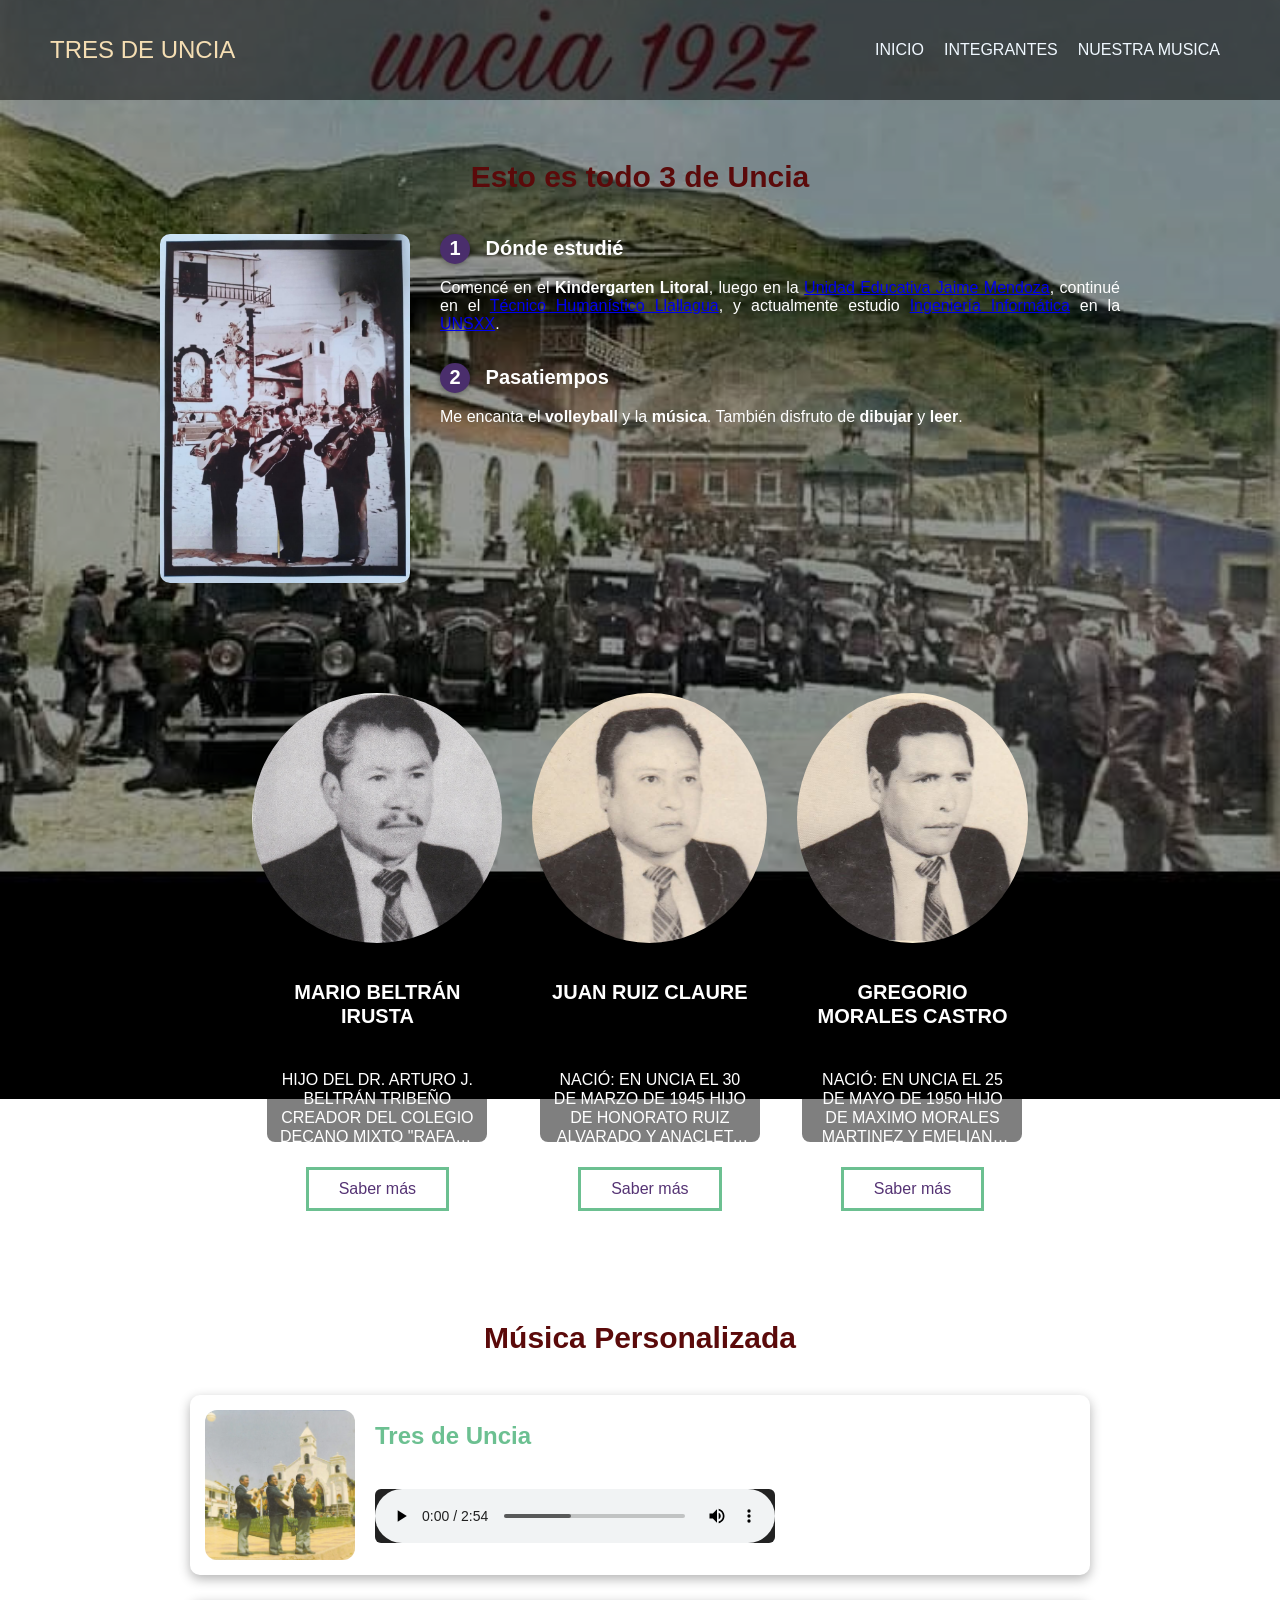
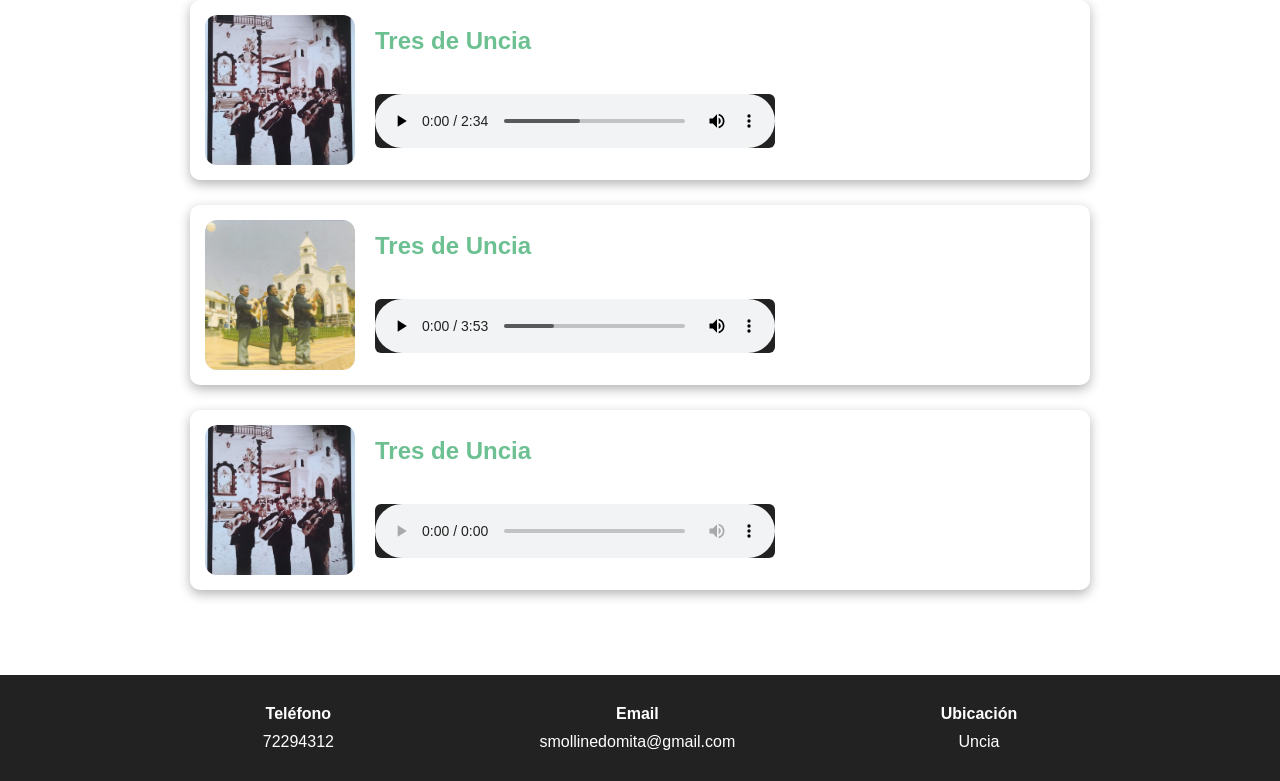
==== index.html @ e3aad0e6 "all" ====
<!DOCTYPE html>
<html lang="es">
<head>
  <meta charset="UTF-8" />
  <meta name="viewport" content="width=device-width, initial-scale=1.0" />
  <title>3DeUncia</title>
  <link rel="shortcut icon" href="imagenes/icon.jpg" type="image/x-icon" />
  <link rel="stylesheet" href="style.css" />
</head>
<body>
  <!-- Menú móvil -->
  <input type="checkbox" id="check" />
  <header>
    <h1 class="logo">TRES DE UNCIA</h1>
    <label for="check" class="menu">&#8801;</label>

    <nav class="main">
      <a href="#inicio">Inicio</a>
      <a href="#sabermas">Integrantes</a>
      
      <a href="#masartistas">Nuestra Musica</a>
      <label for="check" class="menu1">&#215;</label>
    </nav>
  </header>

  <main>
    <!-- INICIO -->
     <section class="contenedor1" id="inicio">
      <h2 class="titulo">Esto es todo 3 de Uncia</h2>
      <div class="contenedor1-sm">
        <img src="imagenes/3deUncia.jpg" alt="3 de Uncia" class="imagen_sm" />
        <div class="contenido_tex">
          <h3><span>1</span> Dónde estudié</h3>
          <p>
            Comencé en el <b>Kindergarten Litoral</b>, luego en la
            <a href="https://www.google.com/maps/place/Escuela+Jaime+Mendoza,+Llallagua/" target="_blank">Unidad Educativa Jaime Mendoza</a>,
            continué en el
            <a href="https://www.facebook.com/profile.php?id=100009202586265" target="_blank">Técnico Humanístico Llallagua</a>,
            y actualmente estudio
            <a href="http://unsxx.edu.bo/adjuntos/pdf/Informatica.pdf" target="_blank">Ingeniería Informática</a> en la
            <a href="http://unsxx.edu.bo/" target="_blank">UNSXX</a>.
          </p>
          <h3><span>2</span> Pasatiempos</h3>
          <p>Me encanta el <b>volleyball</b> y la <b>música</b>. También disfruto de <b>dibujar</b> y <b>leer</b>.</p>
        </div>
      </div>
    </section>
    <section id="saver mas" class="intro">
      <div class="ima">
        <img src="imagenes/Three.jpeg" alt="Mario Beltrán Irusta" class="i1" />
        <h4 class="s4">MARIO BELTRÁN IRUSTA</h4>
        <p>HIJO DEL DR. ARTURO J. BELTRÁN TRIBEÑO CREADOR DEL COLEGIO DECANO MIXTO "RAFAEL BUSTILLO"...</p>
        <a href="MarioBeltran.html" class="button" target="_blank">Saber más</a>
      </div>

      <div class="ima">
        <img src="imagenes/One.jpeg" alt="Juan Ruiz Claure" class="i1" />
        <h4 class="s4">JUAN RUIZ CLAURE</h4>
        <p>NACIÓ: EN UNCIA EL 30 DE MARZO DE 1945 HIJO DE HONORATO RUIZ ALVARADO Y ANACLETA CLAURE MUÑOS</p>
        <a href="JuanRuiz.html" class="button" target="_blank">Saber más</a>
      </div>

      <div class="ima">
        <img src="imagenes/Two.jpeg" alt="Gregorio Morales Castro" class="i1" />
        <h4 class="s4">GREGORIO MORALES CASTRO</h4>
        <p>NACIÓ: EN UNCIA EL 25 DE MAYO DE 1950 HIJO DE MAXIMO MORALES MARTINEZ Y EMELIANA CASTRO ACEBEDO</p>
        <a href="GregorioMorales.html" class="button" target="_blank">Saber más</a>
      </div>
    </section>

    <!-- SABER MÁS -->
    

    <!-- MORAT -->



    <!-- MÁS ARTISTAS -->
<section class="music-list" id="musica-personalizada">
  <div class="contenedor1">
    <h2 class="titulo">Música Personalizada</h2>
    <ul class="lista-musica">
      <li class="item-musica">
        <img src="imagenes/3deUnciaColor.jpeg" alt="Tres de Uncia - Nube Gris" />
        <div class="info-musica">
          <h3>Tres de Uncia</h3>
          <p>NUBE GRIS</p>
          <audio controls>
            <source src="music/song1.mpeg" type="audio/mpeg" />
          </audio>
        </div>
      </li>

      <li class="item-musica">
        <img src="imagenes/3deUncia.jpg" alt="Tres de Uncia - Uncia Tierra Linda" />
        <div class="info-musica">
          <h3>Tres de Uncia</h3>
          <p>UNCIA TIERRA LINDA</p>
          <audio controls>
            <source src="music/song2.mpeg" type="audio/mpeg" />
          </audio>
        </div>
      </li>

      <li class="item-musica">
        <img src="imagenes/3deUnciaColor.jpeg" alt="Tres de Uncia - Flor Sin Retoño" />
        <div class="info-musica">
          <h3>Tres de Uncia</h3>
          <p>FLOR SIN RETOÑO – K-Pop</p>
          <audio controls>
            <source src="music/song3.mpeg" type="audio/mpeg" />
          </audio>
        </div>
      </li>
       <li class="item-musica">
        <img src="imagenes/3deUncia.jpg" alt="Tres de Uncia - Flor Sin Retoño" />
        <div class="info-musica">
          <h3>Tres de Uncia</h3>
          <p>VIDA DE MI VIDA – K-Pop</p>
          <audio controls>
            <source src="music/song4.mpeg" type="audio/mpeg" />
          </audio>
        </div>
      </li>

      <!-- Puedes añadir más canciones aquí -->
    </ul>
  </div>
</section>


  </main>

  <!-- FOOTER -->
  <footer>
    <div class="contenedor1-footer">
      <div class="content-foo">
        <h4>Teléfono</h4>
        <p>72294312</p>
      </div>
      <div class="content-foo">
        <h4>Email</h4>
        <p>smollinedomita@gmail.com</p>
      </div>
      <div class="content-foo">
        <h4>Ubicación</h4>
        <p>Uncia</p>
      </div>
    </div>
  </footer>

  <!-- JS: cerrar menú al hacer clic -->
  <script>
    const menuLinks = document.querySelectorAll('nav.main a');
    const checkBox = document.getElementById('check');
    menuLinks.forEach(link => {
      link.addEventListener('click', () => {
        checkBox.checked = false;
      });
    });
  </script>
</body>
</html>
---- style.css ----
/* =========================
   RESET Y CONFIGURACIÓN BASE
========================= */
* {
    margin: 0;
    padding: 0;
    box-sizing: border-box;
}

html, body {
    height: 100%;
    width: 100%;
    font-family: sans-serif;
}

/* Fondo con imagen y capa semitransparente encima */
body {
    background: url(imagenes/fondo.jpeg) no-repeat center center fixed;
    background-size: cover;
    color: #fff;
    position: relative;
    z-index: 0;
}

/* Fondo transparente encima de la imagen */
body::before {
    content: "";
    position: fixed;
    top: 0;
    left: 0;
    width: 100%;
    height: 100%;
    background-color: rgba(0, 0, 0, 0.4);
    z-index: -1;
}

/* =========================
   HEADER Y NAVEGACIÓN
========================= */
header {
    height: 100px;
    padding: 0 50px;
    color: whitesmoke;
    display: flex;
    justify-content: space-between;
    align-items: center;
    background: rgba(0,0,0,0.5);
    position: relative;
    z-index: 1000;
}

.logo {
    text-transform: uppercase;
    color: wheat;
    font-weight: 200;
    font-size: 24px;
}

.main {
    display: flex;
    align-items: center;
    transition: 0.4s;
}

.main a {
    color: aliceblue;
    text-transform: uppercase;
    text-decoration: none;
    padding: 0 10px;
    transition: 0.4s;
}

.main a:hover,
.menu:hover,
.menu1:hover {
    color: aqua;
}

.menu,
.menu1 {
    font-size: 30px;
    cursor: pointer;
    display: none;
}

.menu {
    order: 1;
}

/* Checkbox oculto para menú hamburguesa */
#check {
    display: none;
}

/* =========================
   SECCIÓN INICIO
========================= */
.intro {
    padding: 50px;
    display: flex;
    flex-wrap: wrap;
    justify-content: center;
    gap: 30px;
    text-align: center;
}

.ima {
    max-width: 250px;
    text-align: center;
}

/* Ajuste para h4 y p dentro de .ima */
.ima h4,
.ima p {
    width: 220px;
    height: 80px;
    margin-left: auto;
    margin-right: auto;
    background-color: rgba(0, 0, 0, 0.5);
    padding: 8px 12px;
    border-radius: 8px;
    color: #fff;
    overflow: hidden;
    text-overflow: ellipsis;
    display: -webkit-box;
    -webkit-line-clamp: 4;
    -webkit-box-orient: vertical;
    line-height: 1.2em;
}

.i1 {
    height: 250px;
    width: 100%;
    border-radius: 50%;
    margin-bottom: 15px;
}

.s4 {
    font-size: 20px;
    margin: 10px 0;
    color: #4bc4cc;
}

.ima p {
    margin: 0 10px 10px;
    max-width: 220px;
    margin-left: auto;
    margin-right: auto;
}

.button {
    display: inline-block;
    text-decoration: none;
    color: #553374;
    padding: 10px 30px;
    border: 3px solid #6cc091;
    margin-top: 15px;
    transition: all 0.4s ease-in-out;
}

.button:hover {
    background-color: #6cc091;
    color: aliceblue;
}

/* =========================
   SECCIÓN SABER MÁS
========================= */
.contenedor1 {
    padding: 60px 0;
    width: 90%;
    max-width: 1000px;
    margin: auto;
    overflow: hidden;
    padding-left: 20px;
    padding-right: 20px;
    box-sizing: border-box;
}

.titulo {
    color: rgb(91, 10, 10);
    font-size: 30px;
    text-align: center;
    margin-bottom: 40px;
}

.contenedor1-sm {
    display: flex;
    justify-content: space-evenly;
    flex-wrap: wrap;
    gap: 30px;
}

.imagen_sm {
    width: 250px;
    border-radius: 10px;
}

.contenido_tex {
    flex: 1;
    min-width: 280px;
}

.contenido_tex h3 {
    margin-bottom: 15px;
    font-size: 20px;
}

.contenido_tex h3 span {
    background: #4a2e6c;
    color: white;
    border-radius: 50%;
    display: inline-block;
    text-align: center;
    width: 30px;
    height: 30px;
    padding: 3px;
    margin-right: 10px;
    box-shadow: 0 0 6px rgba(0, 0, 0, 0.5);
}

.contenido_tex p {
    padding-bottom: 30px;
    font-weight: 300;
    text-align: justify;
}

/* =========================
   GALERÍA MORAT
========================= */
.galeria {
    display: flex;
    flex-wrap: wrap;
    justify-content: center;
    gap: 20px;
}

.imagenport {
    width: 23%;
    position: relative;
    overflow: hidden;
    border-radius: 8px;
    box-shadow: 0 0 6px rgba(0, 0, 0, 0.5);
    cursor: pointer;
    aspect-ratio: 1 / 1;
}

.imagenport img {
    width: 100%;
    height: 100%;
    object-fit: cover;
}

.galeriah {
    position: absolute;
    width: 100%;
    height: 100%;
    top: 0;
    transform: scale(0);
    background: url(imagenes/fondomorat.png);
    background-size: cover;
    background-position: center;
    transition: transform 0.5s ease-in-out;
    display: flex;
    justify-content: center;
    align-items: center;
    flex-direction: column;
}

.galeriah p {
    text-align: center;
    color: yellow;
    font-weight: bold;
    padding: 10px;
}

.imagenport:hover .galeriah {
    transform: scale(1);
}

/* =========================
   MÁS ARTISTAS (LISTA CON AUDIOS)
========================= */
.lista-musica {
  list-style: none;
  padding: 0;
  margin: 0;
  max-width: 900px;
  margin-left: auto;
  margin-right: auto;
}

.item-musica {
  display: flex;
  gap: 20px;
  background: rgba(255, 255, 255, 0.1);
  border-radius: 10px;
  padding: 15px;
  margin-bottom: 25px;
  align-items: center;
  box-shadow: 0 4px 12px rgba(0,0,0,0.3);
  transition: transform 0.3s ease;
}

.item-musica:hover {
  transform: translateY(-8px);
}

.item-musica img {
  width: 150px;
  height: 150px;
  border-radius: 12px;
  object-fit: cover;
  flex-shrink: 0;
}

.info-musica {
  flex: 1;
  color: white;
}

.info-musica h3 {
  margin-bottom: 6px;
  font-size: 24px;
  color: #6cc091;
}

.info-musica p {
  margin-bottom: 12px;
  font-weight: 300;
  font-size: 18px;
}

.info-musica audio {
  width: 100%;
  max-width: 400px;
  outline: none;
  border-radius: 6px;
  background-color: #222;
}

.lista-artistas {
    list-style: none;
    padding: 0;
    display: flex;
    flex-direction: column;
    gap: 30px;
}

.artista-item {
    display: flex;
    flex-direction: row;
    align-items: center;
    background: rgba(255, 255, 255, 0.05);
    border-radius: 10px;
    padding: 15px;
    gap: 20px;
    flex-wrap: wrap;
}

.artista-item img {
    width: 150px;
    border-radius: 10px;
    flex-shrink: 0;
}

.info-audio {
    flex: 1;
    color: #fff;
}

.info-audio h3 {
    margin: 0 0 5px;
}

.info-audio p {
    margin: 0 0 10px;
    font-weight: 300;
}

.info-audio audio {
    width: 100%;
    max-width: 300px;
    border-radius: 5px;
}

/* =========================
   FOOTER
========================= */
footer {
    padding: 20px 0;
    background: #222;
    color: white;
}

.contenedor1-footer {
    width: 90%;
    max-width: 1000px;
    margin: auto;
    display: flex;
    justify-content: space-around;
    flex-wrap: wrap;
    padding-left: 20px;
    padding-right: 20px;
    box-sizing: border-box;
}

.content-foo {
    margin: 10px;
    text-align: center;
}

.content-foo h4 {
    margin-bottom: 10px;
    font-weight: 600;
}

/* =========================
   RESPONSIVE Y MENÚ MÓVIL
========================= */
@media (max-width: 768px) {
  /* Mostrar menú hamburguesa */
  .menu {
    display: block;
    position: fixed;
    top: 30px;
    right: 20px;
    z-index: 1101;
    cursor: pointer;
    font-size: 30px;
    color: white;
  }

  .main {
    position: fixed;
    top: 0;
    right: 0;
    width: 250px;
    height: 100vh;
    background: rgba(0, 0, 0, 0.95);
    flex-direction: column;
    align-items: flex-start;
    padding: 100px 20px 20px;
    transform: translateX(100%);
    transition: transform 0.4s ease-in-out;
    pointer-events: none;
    opacity: 1;
    z-index: 1000;
  }

  #check:checked ~ header .main {
    transform: translateX(0);
    pointer-events: auto;
  }

  .main a {
    padding: 15px 0;
    color: white;
    width: 100%;
    text-decoration: none;
    font-size: 18px;
    border-bottom: 1px solid #4bc4cc;
    text-align: left;
  }
}
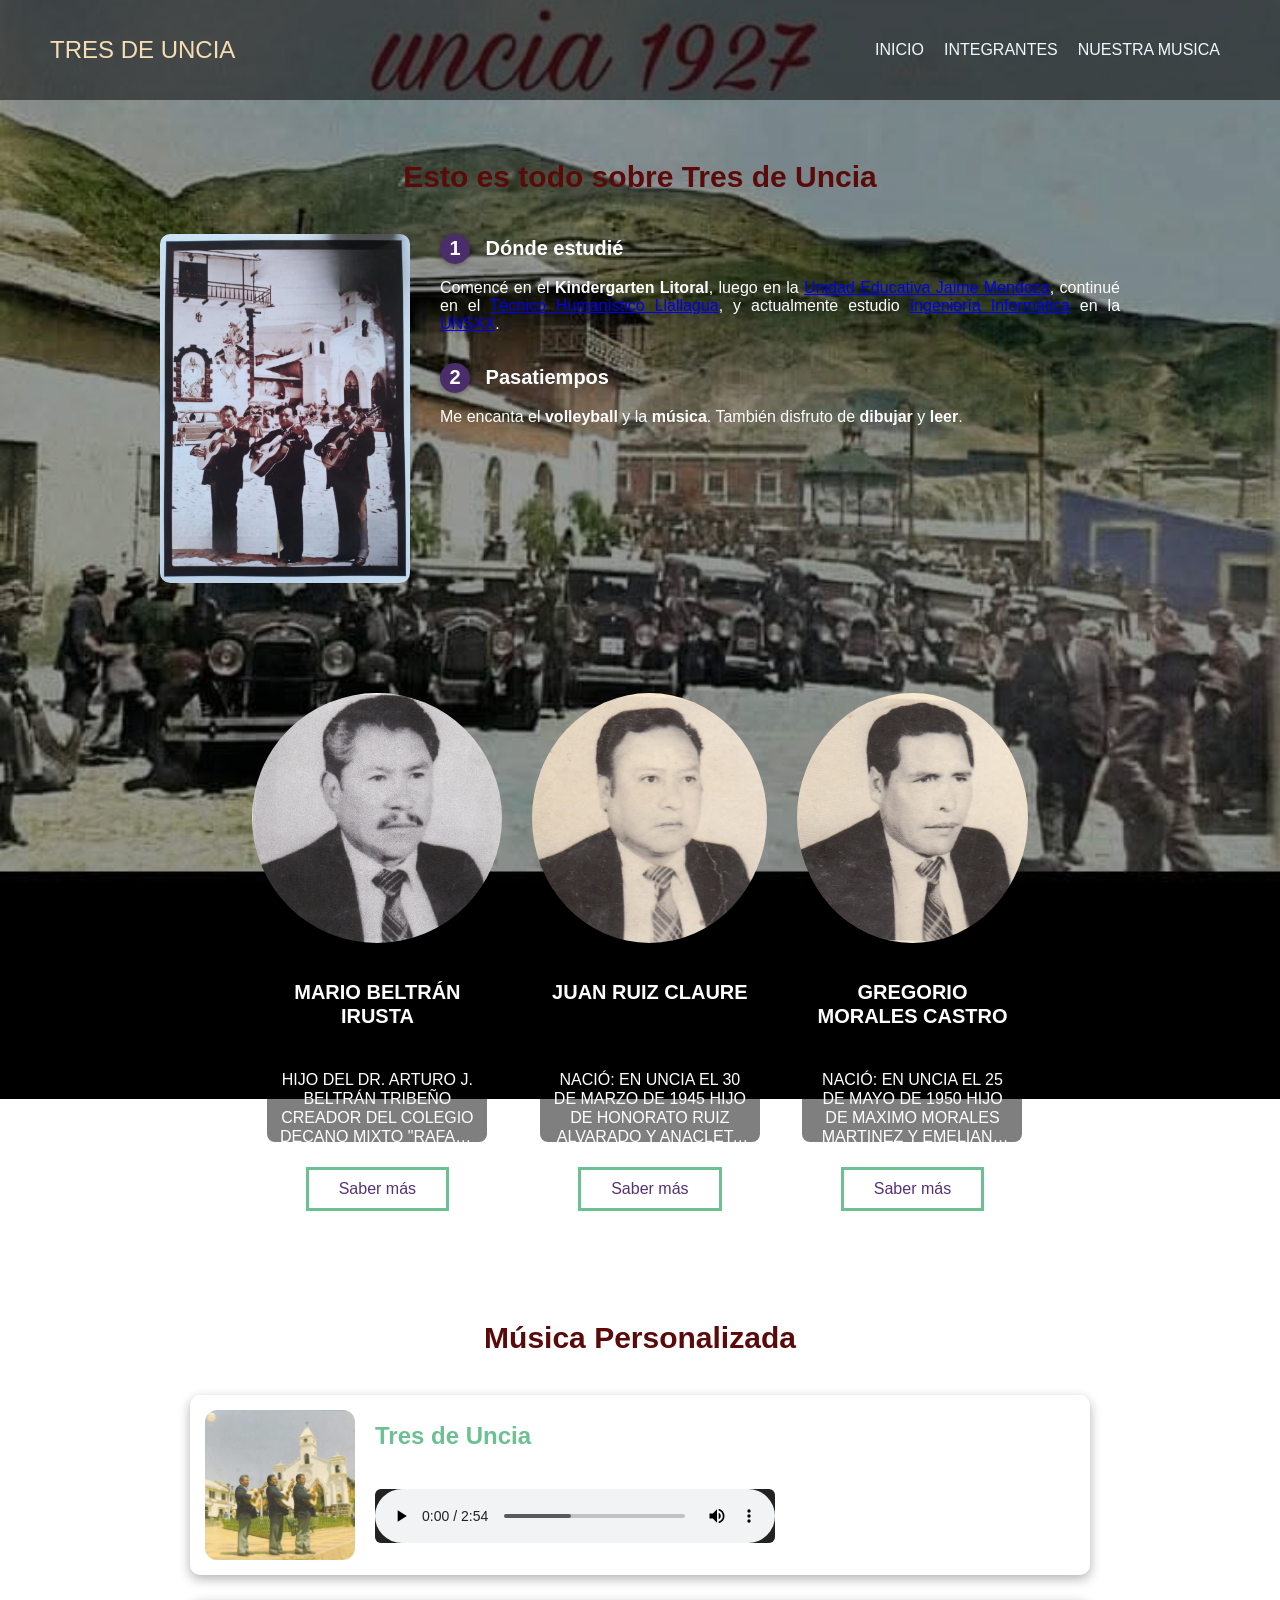
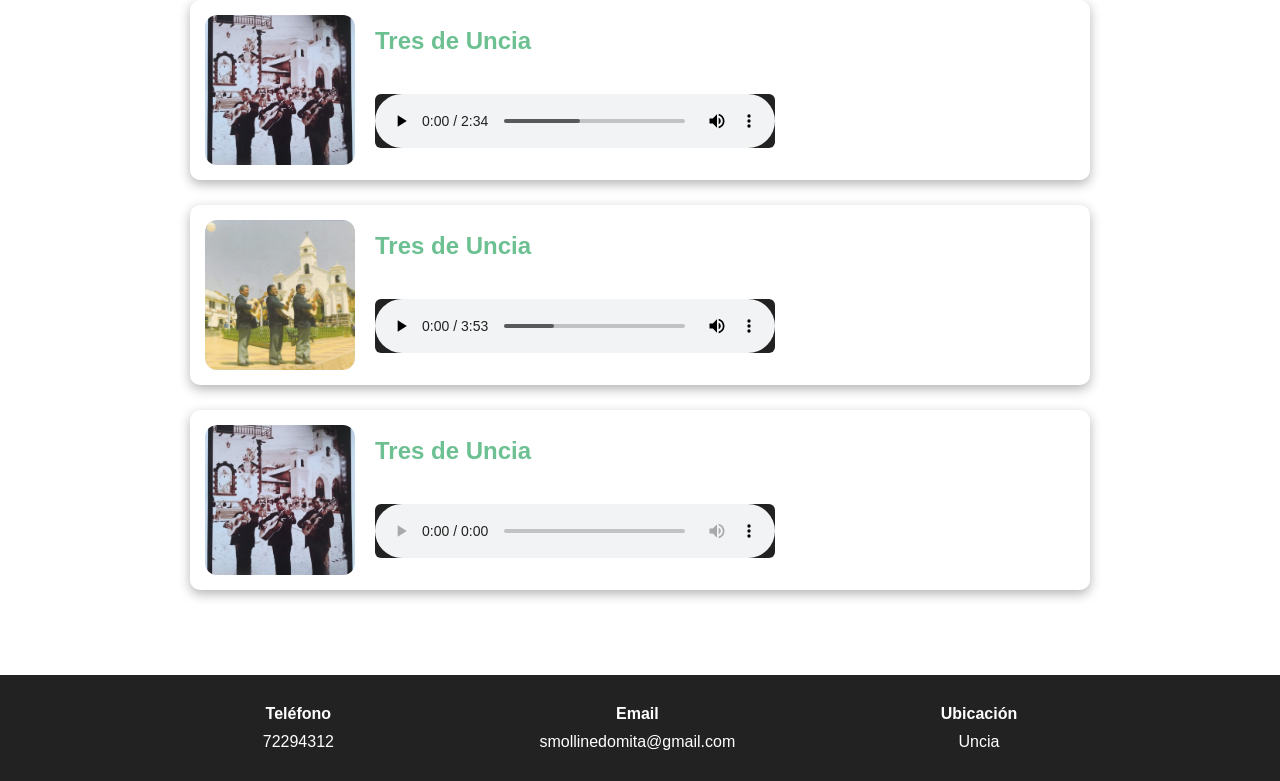
==== commit bbad8f1d: "all1" ====
--- a/index.html
+++ b/index.html
@@ -3,7 +3,7 @@
 <head>
   <meta charset="UTF-8" />
   <meta name="viewport" content="width=device-width, initial-scale=1.0" />
-  <title>3DeUncia</title>
+  <title>TresDeUncia</title>
   <link rel="shortcut icon" href="imagenes/icon.jpg" type="image/x-icon" />
   <link rel="stylesheet" href="style.css" />
 </head>
@@ -26,7 +26,7 @@
   <main>
     <!-- INICIO -->
      <section class="contenedor1" id="inicio">
-      <h2 class="titulo">Esto es todo 3 de Uncia</h2>
+      <h2 class="titulo">Esto es todo sobre Tres de Uncia</h2>
       <div class="contenedor1-sm">
         <img src="imagenes/3deUncia.jpg" alt="3 de Uncia" class="imagen_sm" />
         <div class="contenido_tex">
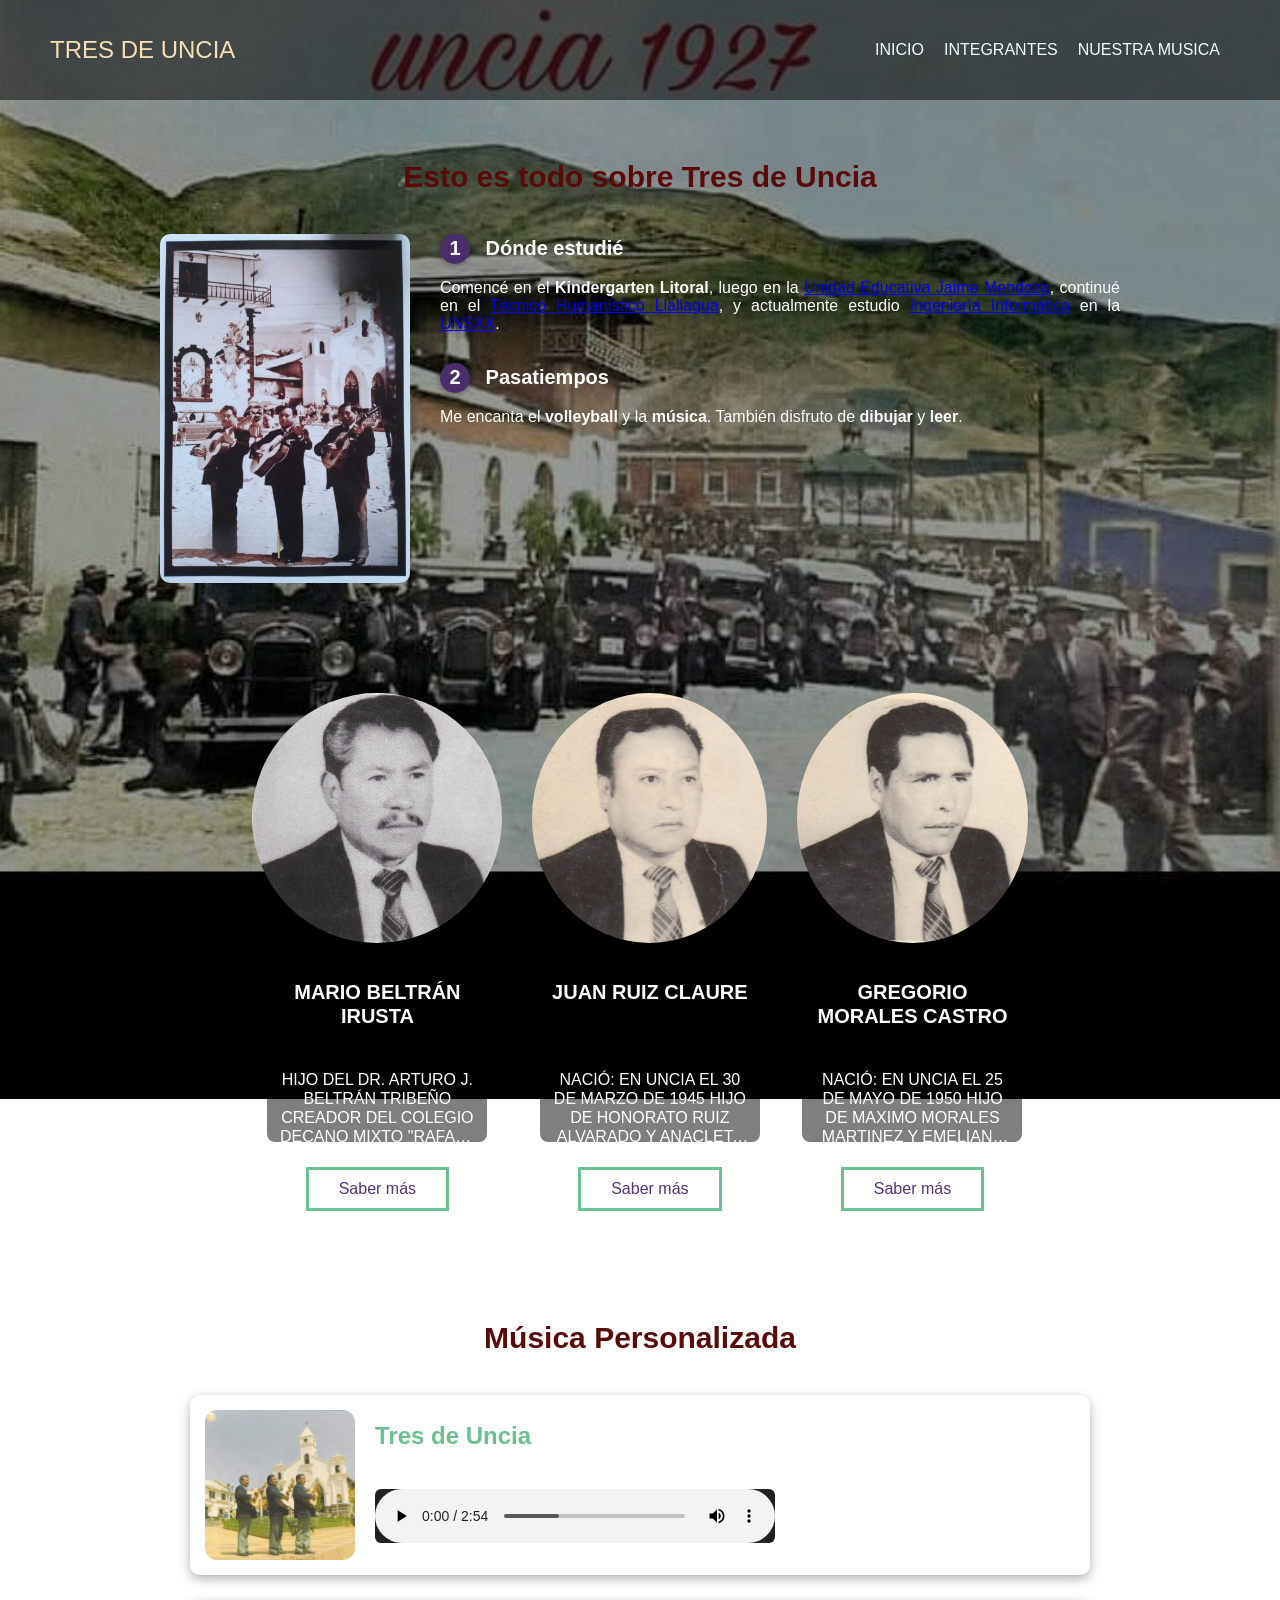
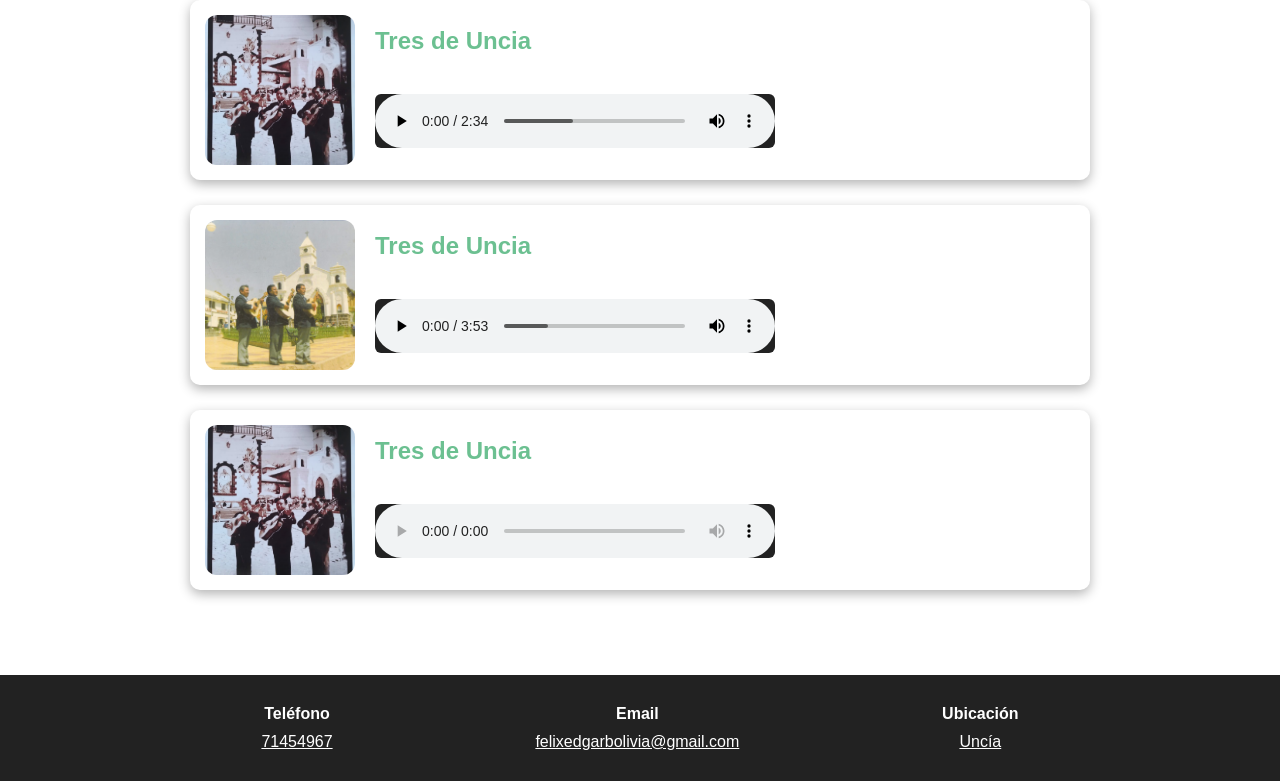
==== commit e7a7fd16: "all" ====
--- a/index.html
+++ b/index.html
@@ -132,22 +132,29 @@
   </main>
 
   <!-- FOOTER -->
-  <footer>
-    <div class="contenedor1-footer">
-      <div class="content-foo">
-        <h4>Teléfono</h4>
-        <p>72294312</p>
-      </div>
-      <div class="content-foo">
-        <h4>Email</h4>
-        <p>smollinedomita@gmail.com</p>
-      </div>
-      <div class="content-foo">
-        <h4>Ubicación</h4>
-        <p>Uncia</p>
-      </div>
+ <footer>
+  <div class="contenedor1-footer">
+    <div class="content-foo">
+      <h4>Teléfono</h4>
+      <p>
+        <a href="tel:+59171454967" style="color: white; text-decoration: underline;">71454967</a>
+      </p>
     </div>
-  </footer>
+    <div class="content-foo">
+      <h4>Email</h4>
+      <p>
+        <a href="mailto:felixedgarbolivia@gmail.com" style="color: white; text-decoration: underline;">felixedgarbolivia@gmail.com</a>
+      </p>
+    </div>
+    <div class="content-foo">
+      <h4>Ubicación</h4>
+      <p>
+        <a href="https://www.google.com/maps/place/Uncía,+Potosí" target="_blank" style="color: white; text-decoration: underline;">Uncía</a>
+      </p>
+    </div>
+  </div>
+</footer>
+
 
   <!-- JS: cerrar menú al hacer clic -->
   <script>
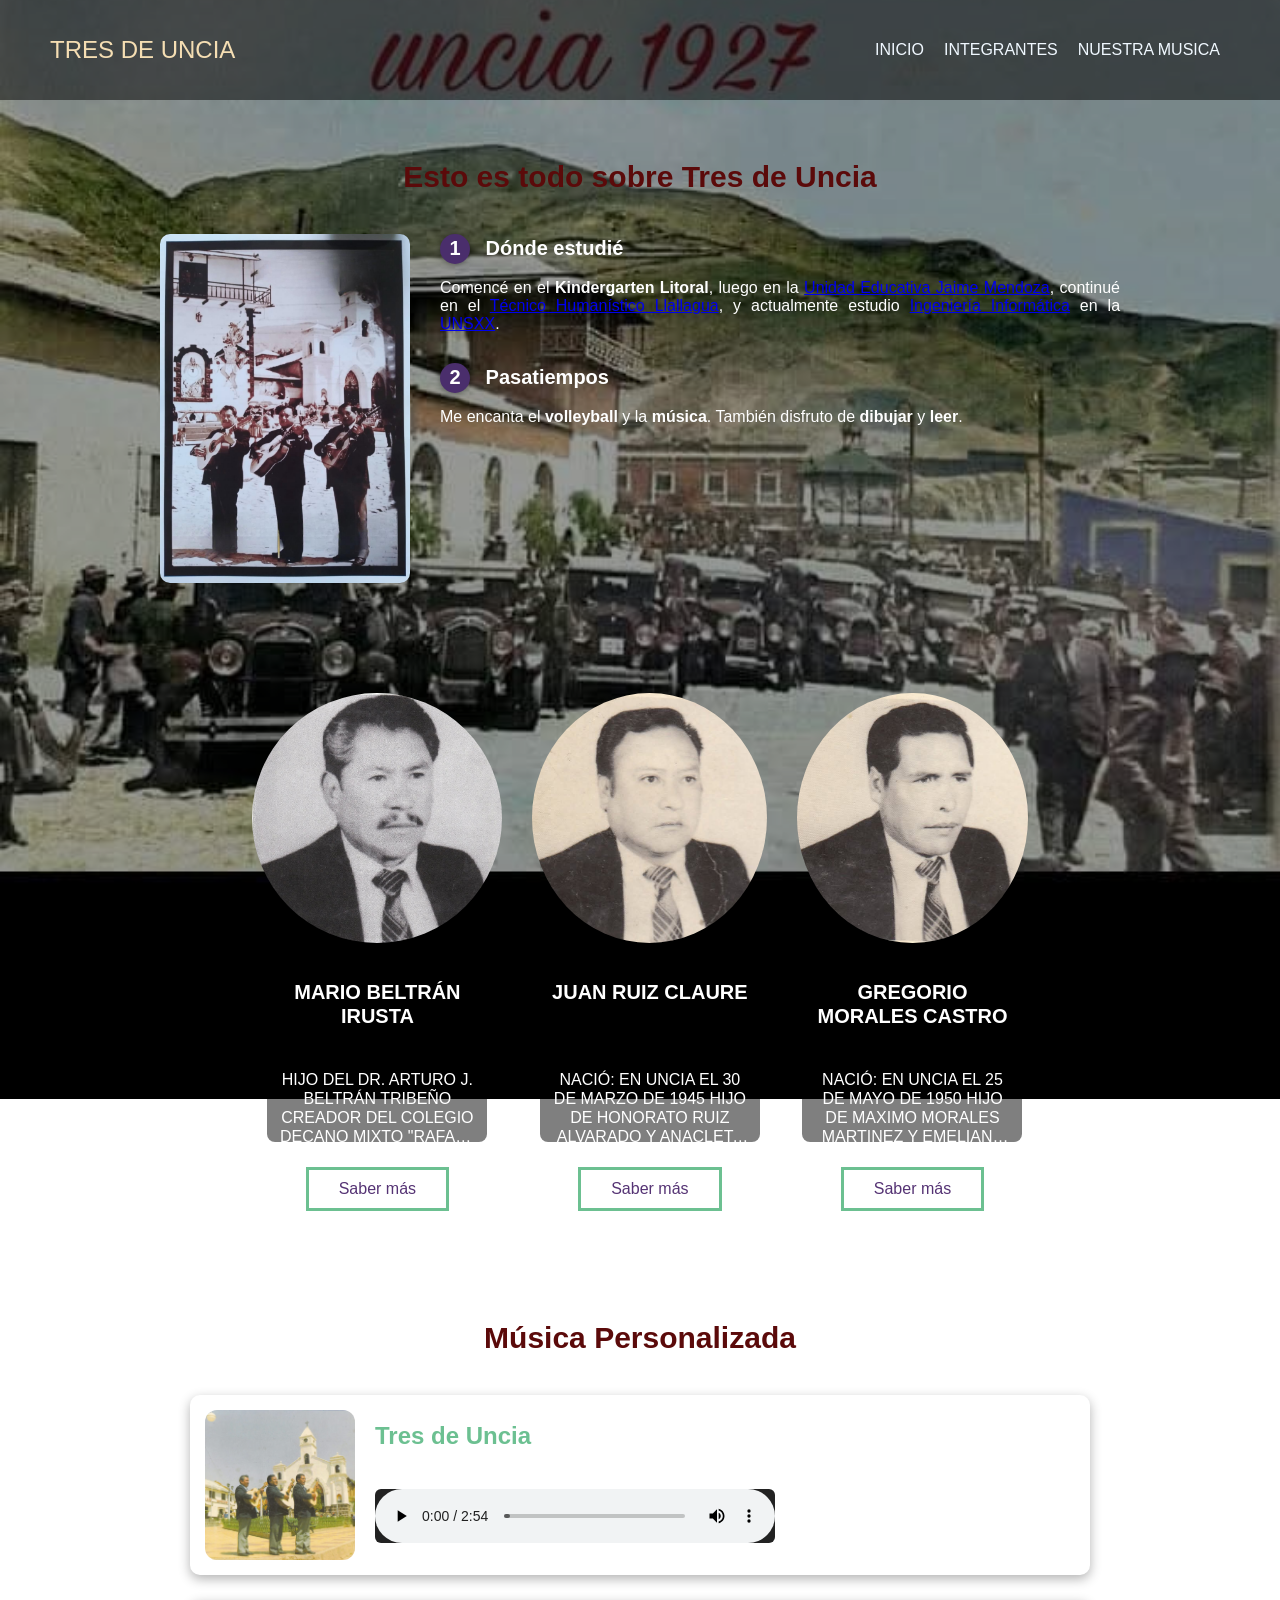
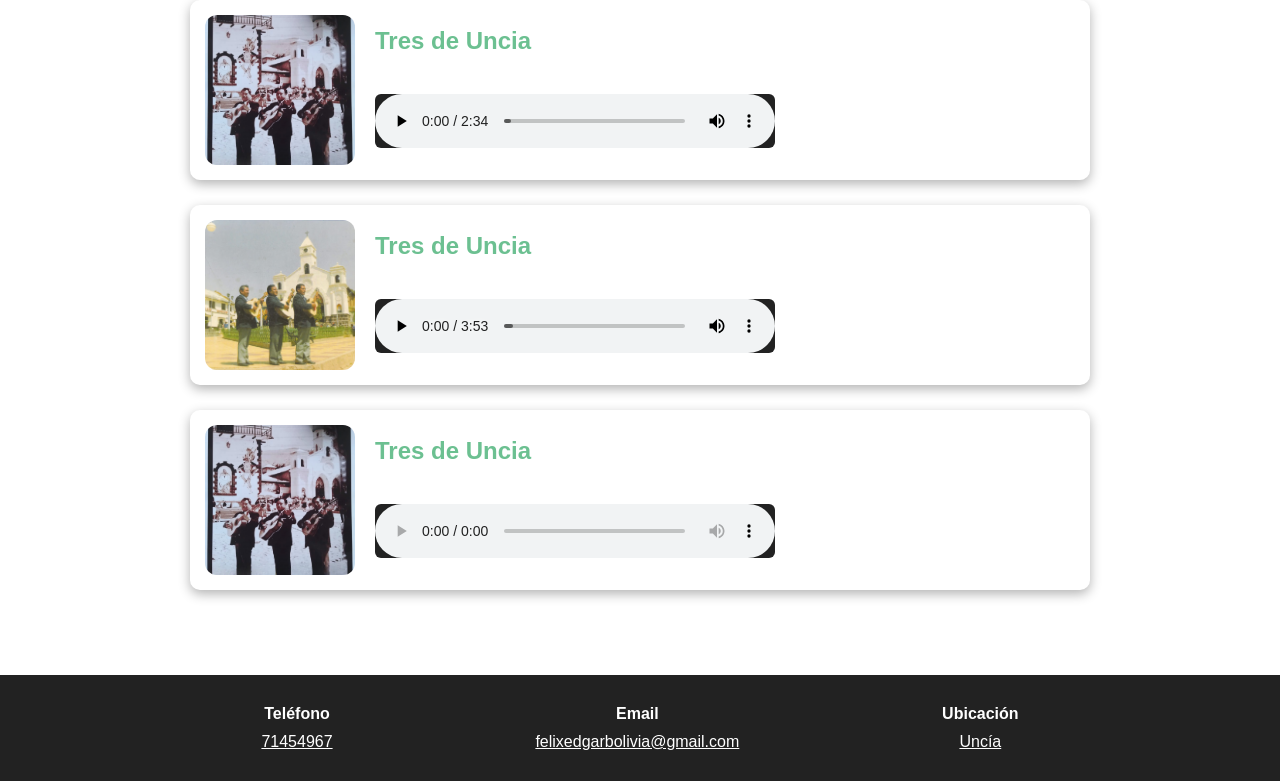
==== commit 8ccfda8a: "all" ====
--- a/index.html
+++ b/index.html
@@ -29,6 +29,7 @@
       <h2 class="titulo">Esto es todo sobre Tres de Uncia</h2>
       <div class="contenedor1-sm">
         <img src="imagenes/3deUncia.jpg" alt="3 de Uncia" class="imagen_sm" />
+
         <div class="contenido_tex">
           <h3><span>1</span> Dónde estudié</h3>
           <p>
@@ -106,7 +107,7 @@
         <img src="imagenes/3deUnciaColor.jpeg" alt="Tres de Uncia - Flor Sin Retoño" />
         <div class="info-musica">
           <h3>Tres de Uncia</h3>
-          <p>FLOR SIN RETOÑO – K-Pop</p>
+          <p>FLOR SIN RETOÑO</p>
           <audio controls>
             <source src="music/song3.mpeg" type="audio/mpeg" />
           </audio>
@@ -116,7 +117,7 @@
         <img src="imagenes/3deUncia.jpg" alt="Tres de Uncia - Flor Sin Retoño" />
         <div class="info-musica">
           <h3>Tres de Uncia</h3>
-          <p>VIDA DE MI VIDA – K-Pop</p>
+          <p>VIDA DE MI VIDA</p>
           <audio controls>
             <source src="music/song4.mpeg" type="audio/mpeg" />
           </audio>
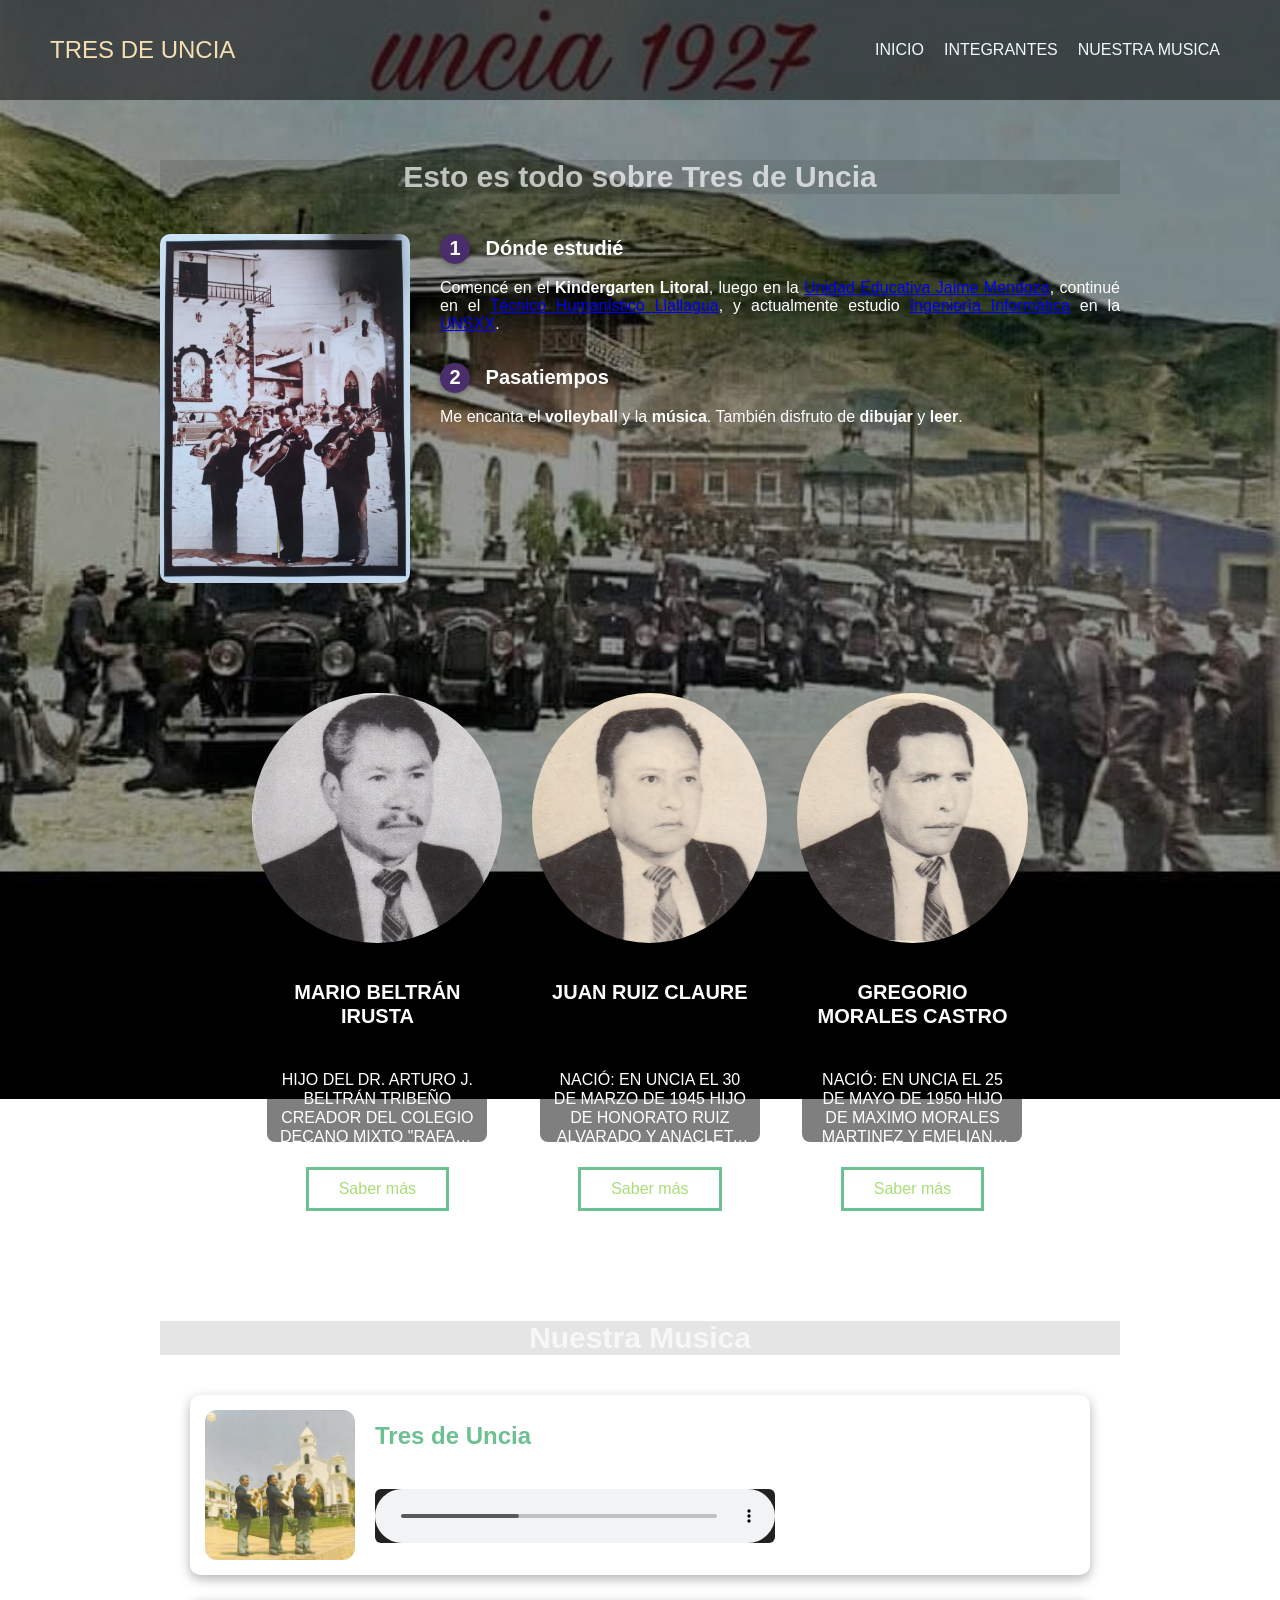
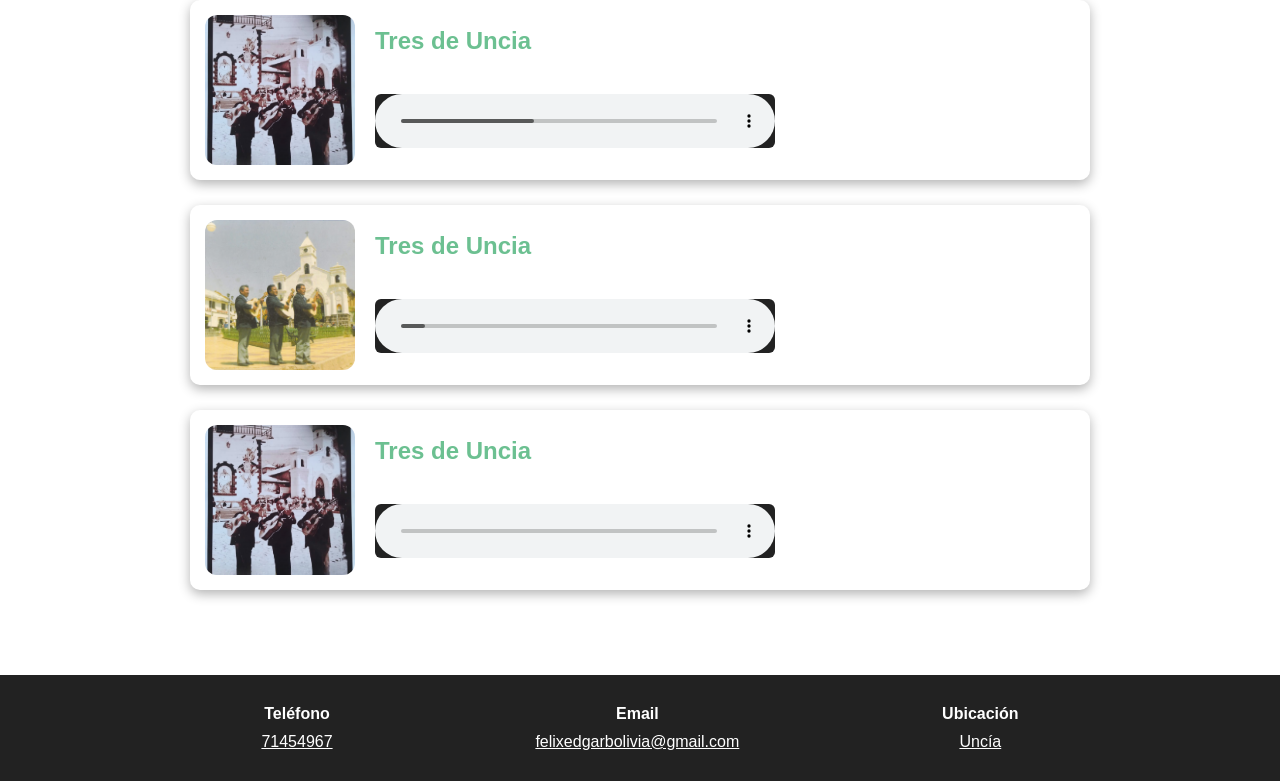
==== commit 9c6c48a3: "new" ====
--- a/index.html
+++ b/index.html
@@ -79,7 +79,7 @@
     <!-- MÁS ARTISTAS -->
 <section class="music-list" id="musica-personalizada">
   <div class="contenedor1">
-    <h2 class="titulo">Música Personalizada</h2>
+    <h2 class="titulo">Nuestra Musica</h2>
     <ul class="lista-musica">
       <li class="item-musica">
         <img src="imagenes/3deUnciaColor.jpeg" alt="Tres de Uncia - Nube Gris" />
--- a/style.css
+++ b/style.css
@@ -151,7 +151,7 @@
 .button {
     display: inline-block;
     text-decoration: none;
-    color: #553374;
+    color: #a9dd76;
     padding: 10px 30px;
     border: 3px solid #6cc091;
     margin-top: 15px;
@@ -159,7 +159,7 @@
 }
 
 .button:hover {
-    background-color: #6cc091;
+    background-color: #6c6fc0;
     color: aliceblue;
 }
 
@@ -178,10 +178,11 @@
 }
 
 .titulo {
-    color: rgb(91, 10, 10);
+    color: rgba(255, 255, 255, 0.686);
     font-size: 30px;
     text-align: center;
     margin-bottom: 40px;
+    background-color: rgba(0, 0, 0, 0.1);
 }
 
 .contenedor1-sm {
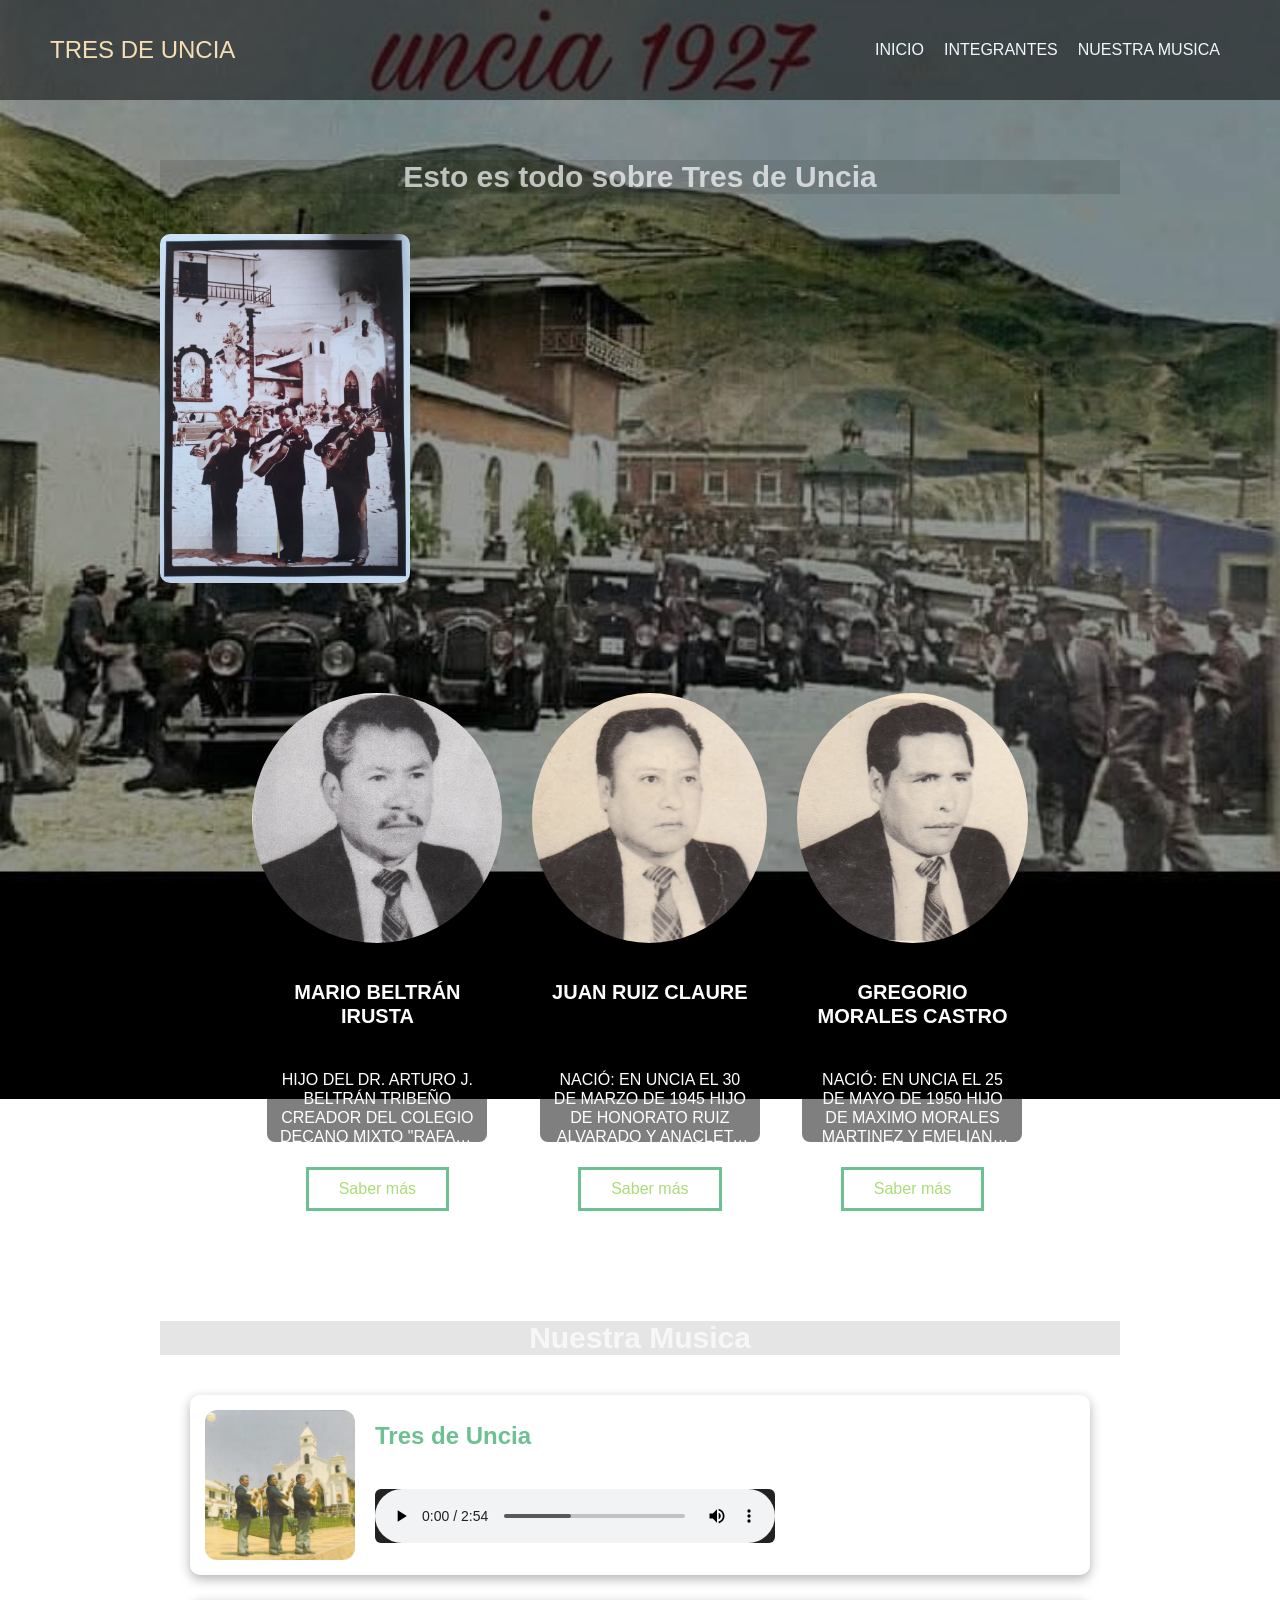
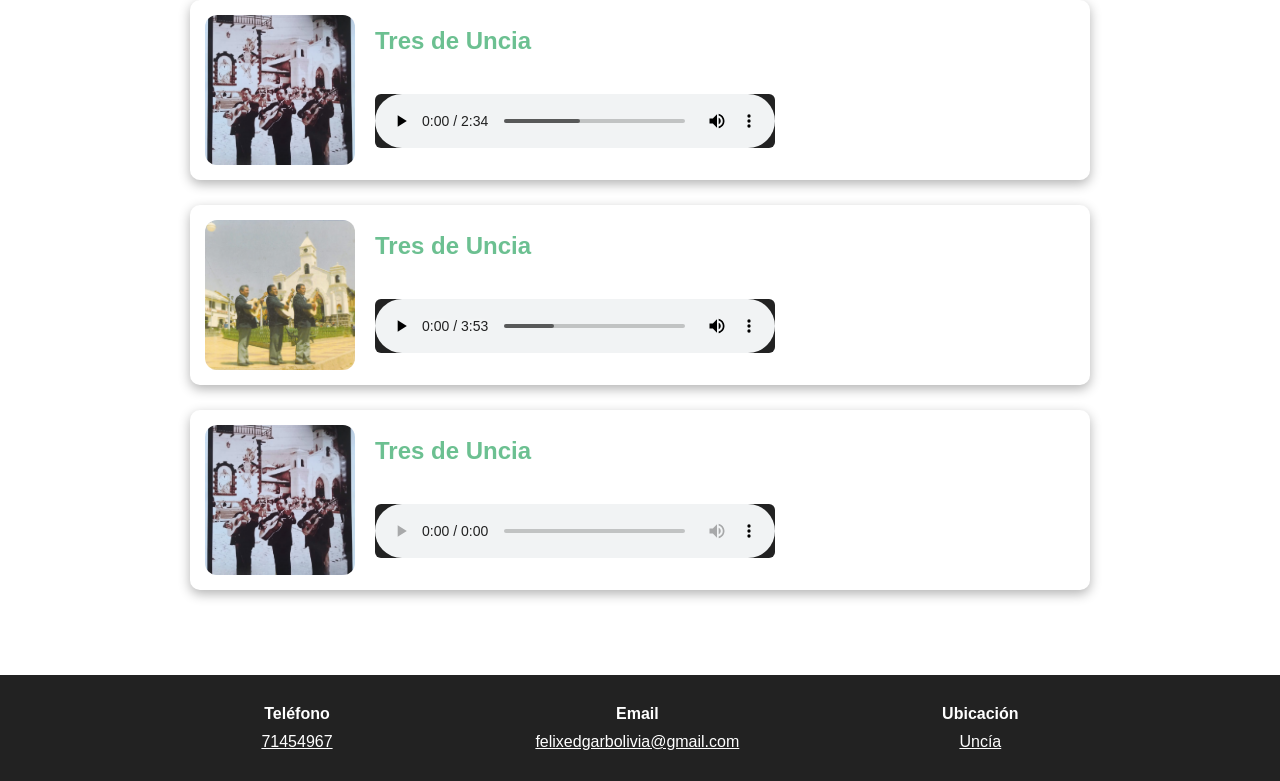
==== commit 88c1cc35: "all" ====
--- a/index.html
+++ b/index.html
@@ -31,18 +31,7 @@
         <img src="imagenes/3deUncia.jpg" alt="3 de Uncia" class="imagen_sm" />
 
         <div class="contenido_tex">
-          <h3><span>1</span> Dónde estudié</h3>
-          <p>
-            Comencé en el <b>Kindergarten Litoral</b>, luego en la
-            <a href="https://www.google.com/maps/place/Escuela+Jaime+Mendoza,+Llallagua/" target="_blank">Unidad Educativa Jaime Mendoza</a>,
-            continué en el
-            <a href="https://www.facebook.com/profile.php?id=100009202586265" target="_blank">Técnico Humanístico Llallagua</a>,
-            y actualmente estudio
-            <a href="http://unsxx.edu.bo/adjuntos/pdf/Informatica.pdf" target="_blank">Ingeniería Informática</a> en la
-            <a href="http://unsxx.edu.bo/" target="_blank">UNSXX</a>.
-          </p>
-          <h3><span>2</span> Pasatiempos</h3>
-          <p>Me encanta el <b>volleyball</b> y la <b>música</b>. También disfruto de <b>dibujar</b> y <b>leer</b>.</p>
+              <!-- GREGAR BIOGRAFIA DEL GRUPO-->
         </div>
       </div>
     </section>
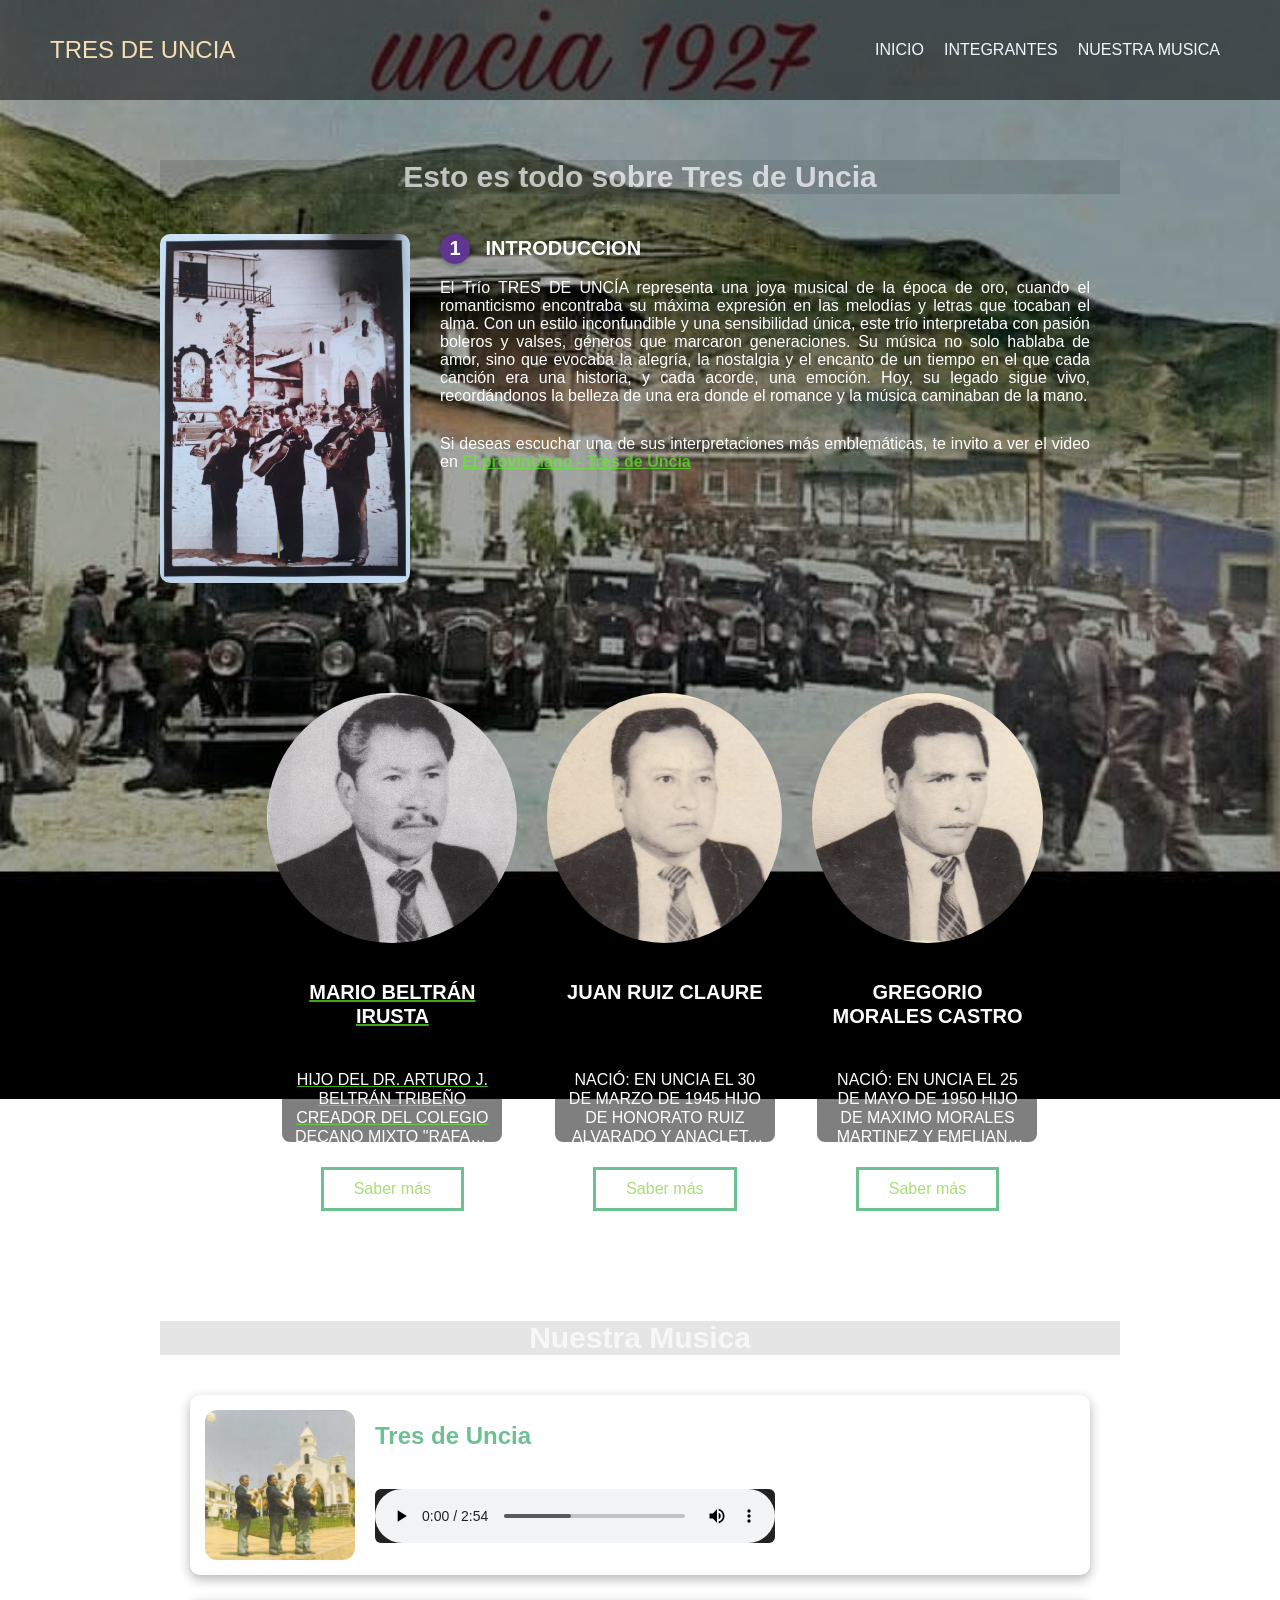
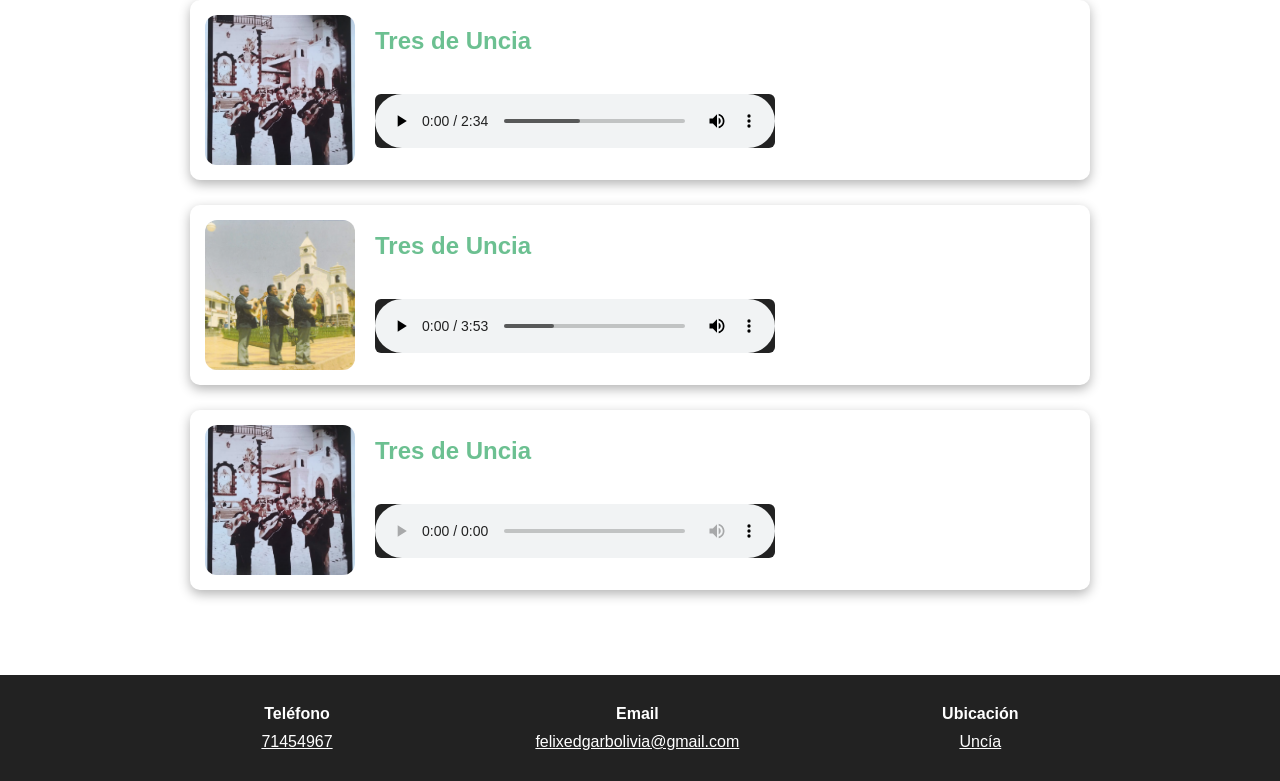
==== commit bb295c5f: "saved" ====
--- a/index.html
+++ b/index.html
@@ -5,7 +5,7 @@
   <meta name="viewport" content="width=device-width, initial-scale=1.0" />
   <title>TresDeUncia</title>
   <link rel="shortcut icon" href="imagenes/icon.jpg" type="image/x-icon" />
-  <link rel="stylesheet" href="style.css" />
+  <link rel="stylesheet" href="edit.css" />
 </head>
 <body>
   <!-- Menú móvil -->
@@ -31,6 +31,16 @@
         <img src="imagenes/3deUncia.jpg" alt="3 de Uncia" class="imagen_sm" />
 
         <div class="contenido_tex">
+          <h3><span>1</span> INTRODUCCION</h3>
+          <p>
+            El Trío TRES DE UNCÍA representa una joya musical de la época de oro, cuando el romanticismo encontraba su máxima expresión en las melodías y letras que tocaban el alma. Con un estilo inconfundible y una sensibilidad única, este trío interpretaba con pasión boleros y valses, géneros que marcaron generaciones. Su música no solo hablaba de amor, sino que evocaba la alegría, la nostalgia y el encanto de un tiempo en el que cada canción era una historia, 
+            y cada acorde, una emoción. Hoy, su legado sigue vivo, recordándonos la belleza de una era donde el romance y la música caminaban de la mano.
+          </p>
+          <p>
+            Si deseas escuchar una de sus interpretaciones más emblemáticas, te invito a ver el video en  
+  <b><a href="https://www.youtube.com/watch?v=WVklOHTyqys" target="_blank" rel="noopener noreferrer" style="color: #5bf124b0;" >
+    El provinciano - Tres de Uncía </b>
+          </p>
               <!-- GREGAR BIOGRAFIA DEL GRUPO-->
         </div>
       </div>
--- a/edit.css
+++ b/edit.css
@@ -0,0 +1,466 @@
+/* =========================
+   RESET Y CONFIGURACIÓN BASE
+========================= */
+* {
+    margin: 0;
+    padding: 0;
+    box-sizing: border-box;
+}
+
+html, body {
+    height: 100%;
+    width: 100%;
+    font-family: sans-serif;
+}
+
+/* Fondo con imagen y capa semitransparente encima */
+body {
+    background: url(imagenes/fondo.jpeg) no-repeat center center fixed;
+    background-size: cover;
+    color: #fff;
+    position: relative;
+    z-index: 0;
+}
+
+/* Fondo transparente encima de la imagen */
+body::before {
+    content: "";
+    position: fixed;
+    top: 0;
+    left: 0;
+    width: 100%;
+    height: 100%;
+    background-color: rgba(0, 0, 0, 0.35);
+    z-index: -1;
+}
+
+/* =========================
+   HEADER Y NAVEGACIÓN
+========================= */
+header {
+    height: 100px;
+    padding: 0 50px;
+    color: whitesmoke;
+    display: flex;
+    justify-content: space-between;
+    align-items: center;
+    background: rgba(0,0,0,0.5);
+    position: relative;
+    z-index: 1000;
+}
+
+.logo {
+    text-transform: uppercase;
+    color: wheat;
+    font-weight: 200;
+    font-size: 24px;
+}
+
+.main {
+    display: flex;
+    align-items: center;
+    transition: 0.4s;
+}
+
+.main a {
+    color: aliceblue;
+    text-transform: uppercase;
+    text-decoration: none;
+    padding: 0 10px;
+    transition: 0.4s;
+}
+
+.main a:hover,
+.menu:hover,
+.menu1:hover {
+    color: aqua;
+}
+
+.menu,
+.menu1 {
+    font-size: 30px;
+    cursor: pointer;
+    display: none;
+}
+
+.menu {
+    order: 1;
+}
+
+/* Checkbox oculto para menú hamburguesa */
+#check {
+    display: none;
+}
+
+/* =========================
+   SECCIÓN INICIO
+========================= */
+.intro {
+    padding: 50px;
+    display: flex;
+    flex-wrap: wrap;
+    justify-content: center;
+    gap: 30px;
+    text-align: center;
+}
+
+.ima {
+    max-width: 250px;
+    text-align: center;
+}
+
+/* Ajuste para h4 y p dentro de .ima */
+.ima h4,
+.ima p {
+    width: 220px;
+    height: 80px;
+    margin-left: auto;
+    margin-right: auto;
+    background-color: rgba(0, 0, 0, 0.5);
+    padding: 8px 12px;
+    border-radius: 8px;
+    color: #fff;
+    overflow: hidden;
+    text-overflow: ellipsis;
+    display: -webkit-box;
+    -webkit-line-clamp: 4;
+    -webkit-box-orient: vertical;
+    line-height: 1.2em;
+}
+
+.i1 {
+    height: 250px;
+    width: 100%;
+    border-radius: 50%;
+    margin-bottom: 15px;
+}
+
+.s4 {
+    font-size: 20px;
+    margin: 10px 0;
+    color: #4bc4cc;
+}
+
+.ima p {
+    margin: 0 10px 10px;
+    max-width: 220px;
+    margin-left: auto;
+    margin-right: auto;
+}
+
+.button {
+    display: inline-block;
+    text-decoration: none;
+    color: #a9dd76;
+    padding: 10px 30px;
+    border: 3px solid #6cc091;
+    margin-top: 15px;
+    transition: all 0.4s ease-in-out;
+}
+
+.button:hover {
+    background-color: #6c6fc0;
+    color: aliceblue;
+}
+
+/* =========================
+   SECCIÓN SABER MÁS
+========================= */
+.contenedor1 {
+    padding: 60px 0;
+    width: 90%;
+    max-width: 1000px;
+    margin: auto;
+    overflow: hidden;
+    padding-left: 20px;
+    padding-right: 20px;
+    box-sizing: border-box;
+}
+
+.titulo {
+    color: rgba(255, 255, 255, 0.686);
+    font-size: 30px;
+    text-align: center;
+    margin-bottom: 40px;
+    background-color: rgba(0, 0, 0, 0.1);
+}
+
+.contenedor1-sm {
+    display: flex;
+    justify-content: space-evenly;
+    flex-wrap: wrap;
+    gap: 30px;
+}
+
+.imagen_sm {
+    width: 250px;
+    border-radius: 10px;
+}
+
+.contenido_tex {
+    flex: 1;
+    min-width: 280px;
+}
+
+.contenido_tex h3 {
+    margin-bottom: 15px;
+    font-size: 20px;
+}
+
+.contenido_tex h3 span {
+    background: #603692;
+    color: white;
+    border-radius: 50%;
+    display: inline-block;
+    text-align: center;
+    width: 30px;
+    height: 30px;
+    padding: 3px;
+    margin-right: 10px;
+    box-shadow: 0 0 6px rgba(0, 0, 0, 0.5);
+}
+
+.contenido_tex p {
+    padding-bottom: 30px;
+    font-weight: 300;
+    text-align: justify;
+}
+
+/* =========================
+   GALERÍA MORAT
+========================= */
+.galeria {
+    display: flex;
+    flex-wrap: wrap;
+    justify-content: center;
+    gap: 20px;
+}
+
+.imagenport {
+    width: 23%;
+    position: relative;
+    overflow: hidden;
+    border-radius: 8px;
+    box-shadow: 0 0 6px rgba(0, 0, 0, 0.5);
+    cursor: pointer;
+    aspect-ratio: 1 / 1;
+}
+
+.imagenport img {
+    width: 100%;
+    height: 100%;
+    object-fit: cover;
+}
+
+.galeriah {
+    position: absolute;
+    width: 100%;
+    height: 100%;
+    top: 0;
+    transform: scale(0);
+    background: url(imagenes/fondomorat.png);
+    background-size: cover;
+    background-position: center;
+    transition: transform 0.5s ease-in-out;
+    display: flex;
+    justify-content: center;
+    align-items: center;
+    flex-direction: column;
+}
+
+.galeriah p {
+    text-align: center;
+    color: yellow;
+    font-weight: bold;
+    padding: 10px;
+}
+
+.imagenport:hover .galeriah {
+    transform: scale(1);
+}
+
+/* =========================
+   MÁS ARTISTAS (LISTA CON AUDIOS)
+========================= */
+.lista-musica {
+  list-style: none;
+  padding: 0;
+  margin: 0;
+  max-width: 900px;
+  margin-left: auto;
+  margin-right: auto;
+}
+
+.item-musica {
+  display: flex;
+  gap: 20px;
+  background: rgba(255, 255, 255, 0.1);
+  border-radius: 10px;
+  padding: 15px;
+  margin-bottom: 25px;
+  align-items: center;
+  box-shadow: 0 4px 12px rgba(0,0,0,0.3);
+  transition: transform 0.3s ease;
+}
+
+.item-musica:hover {
+  transform: translateY(-8px);
+}
+
+.item-musica img {
+  width: 150px;
+  height: 150px;
+  border-radius: 12px;
+  object-fit: cover;
+  flex-shrink: 0;
+}
+
+.info-musica {
+  flex: 1;
+  color: white;
+}
+
+.info-musica h3 {
+  margin-bottom: 6px;
+  font-size: 24px;
+  color: #6cc091;
+}
+
+.info-musica p {
+  margin-bottom: 12px;
+  font-weight: 300;
+  font-size: 18px;
+}
+
+.info-musica audio {
+  width: 100%;
+  max-width: 400px;
+  outline: none;
+  border-radius: 6px;
+  background-color: #222;
+}
+
+.lista-artistas {
+    list-style: none;
+    padding: 0;
+    display: flex;
+    flex-direction: column;
+    gap: 30px;
+}
+
+.artista-item {
+    display: flex;
+    flex-direction: row;
+    align-items: center;
+    background: rgba(255, 255, 255, 0.05);
+    border-radius: 10px;
+    padding: 15px;
+    gap: 20px;
+    flex-wrap: wrap;
+}
+
+.artista-item img {
+    width: 150px;
+    border-radius: 10px;
+    flex-shrink: 0;
+}
+
+.info-audio {
+    flex: 1;
+    color: #fff;
+}
+
+.info-audio h3 {
+    margin: 0 0 5px;
+}
+
+.info-audio p {
+    margin: 0 0 10px;
+    font-weight: 300;
+}
+
+.info-audio audio {
+    width: 100%;
+    max-width: 300px;
+    border-radius: 5px;
+}
+
+/* =========================
+   FOOTER
+========================= */
+footer {
+    padding: 20px 0;
+    background: #222;
+    color: white;
+}
+
+.contenedor1-footer {
+    width: 90%;
+    max-width: 1000px;
+    margin: auto;
+    display: flex;
+    justify-content: space-around;
+    flex-wrap: wrap;
+    padding-left: 20px;
+    padding-right: 20px;
+    box-sizing: border-box;
+}
+
+.content-foo {
+    margin: 10px;
+    text-align: center;
+}
+
+.content-foo h4 {
+    margin-bottom: 10px;
+    font-weight: 600;
+}
+
+/* =========================
+   RESPONSIVE Y MENÚ MÓVIL
+========================= */
+@media (max-width: 768px) {
+  /* Mostrar menú hamburguesa */
+  .menu {
+    display: block;
+    position: fixed;
+    top: 30px;
+    right: 20px;
+    z-index: 1101;
+    cursor: pointer;
+    font-size: 30px;
+    color: white;
+  }
+
+  .main {
+    position: fixed;
+    top: 0;
+    right: 0;
+    width: 250px;
+    height: 100vh;
+    background: rgba(0, 0, 0, 0.95);
+    flex-direction: column;
+    align-items: flex-start;
+    padding: 100px 20px 20px;
+    transform: translateX(100%);
+    transition: transform 0.4s ease-in-out;
+    pointer-events: none;
+    opacity: 1;
+    z-index: 1000;
+  }
+
+  #check:checked ~ header .main {
+    transform: translateX(0);
+    pointer-events: auto;
+  }
+
+  .main a {
+    padding: 15px 0;
+    color: white;
+    width: 100%;
+    text-decoration: none;
+    font-size: 18px;
+    border-bottom: 1px solid #4bc4cc;
+    text-align: left;
+  }
+}
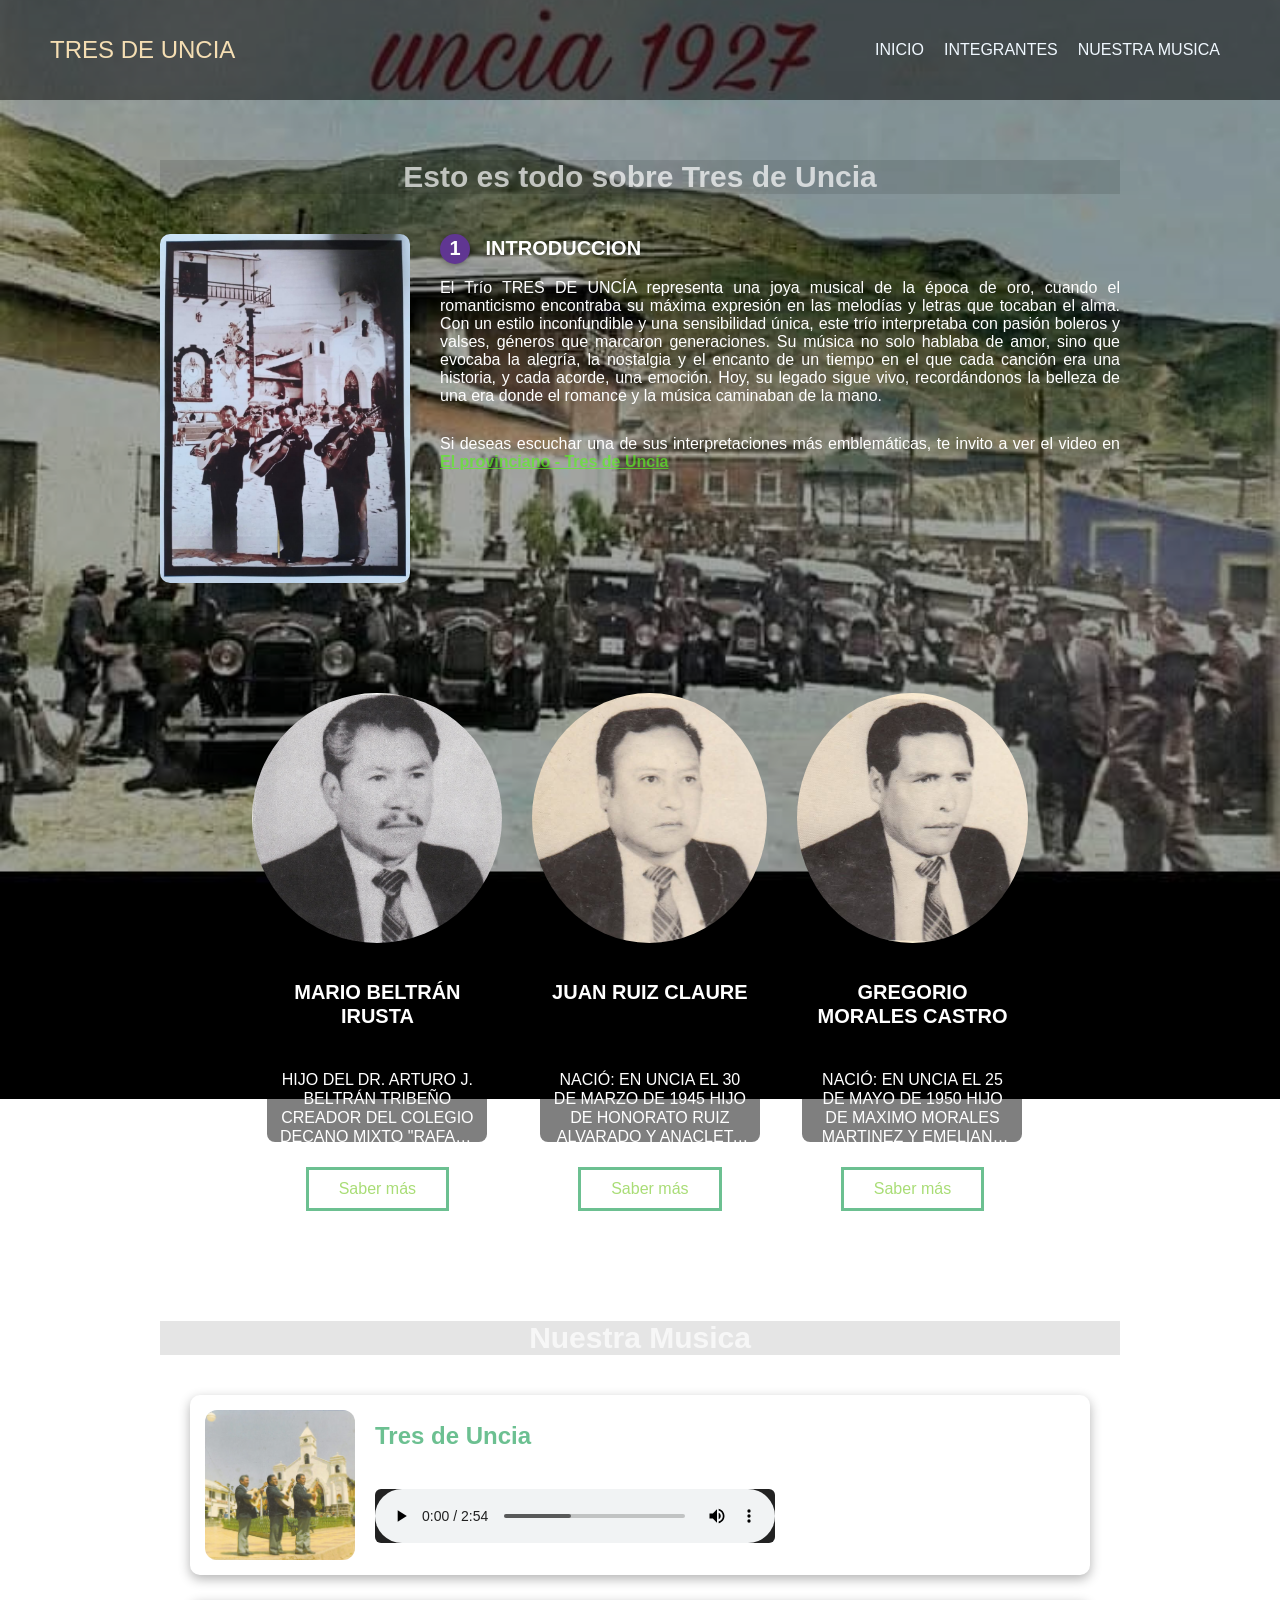
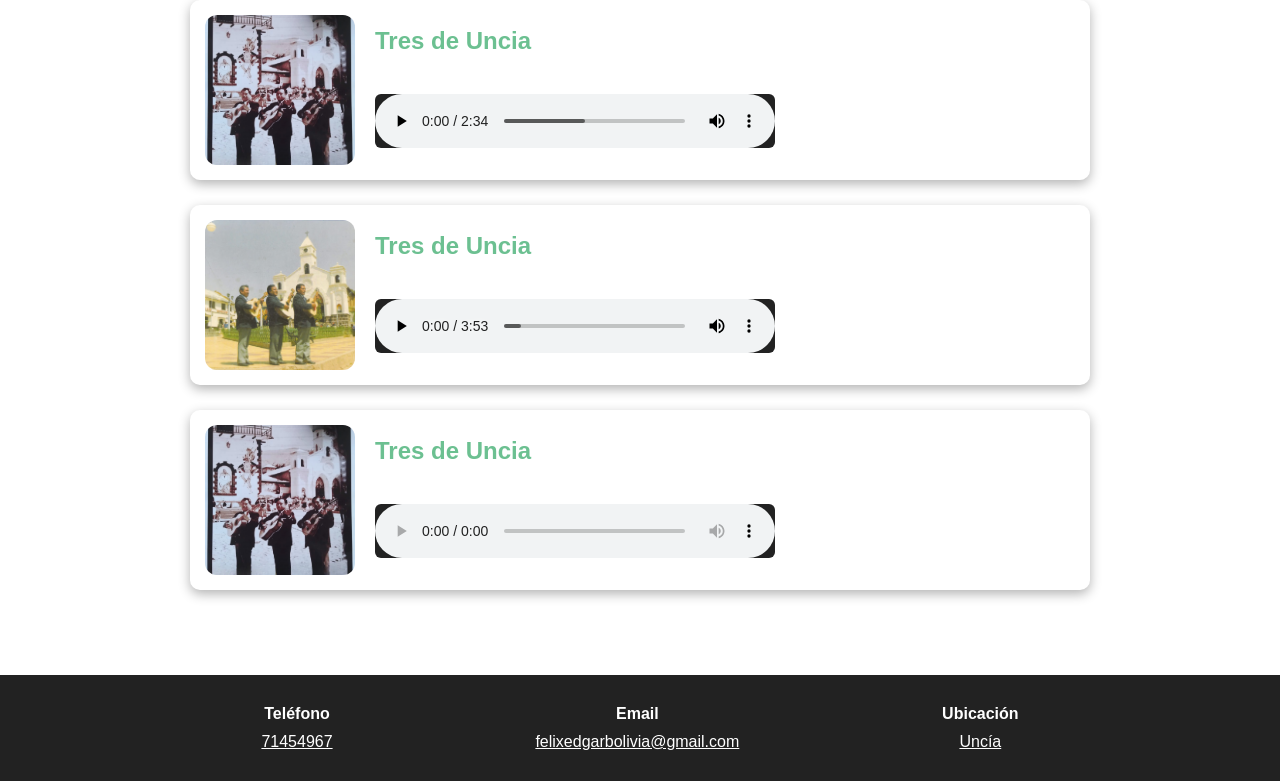
==== commit 71f17506: "all2" ====
--- a/index.html
+++ b/index.html
@@ -39,7 +39,7 @@
           <p>
             Si deseas escuchar una de sus interpretaciones más emblemáticas, te invito a ver el video en  
   <b><a href="https://www.youtube.com/watch?v=WVklOHTyqys" target="_blank" rel="noopener noreferrer" style="color: #5bf124b0;" >
-    El provinciano - Tres de Uncía </b>
+    El provinciano - Tres de Uncía </b> </a>
           </p>
               <!-- GREGAR BIOGRAFIA DEL GRUPO-->
         </div>
